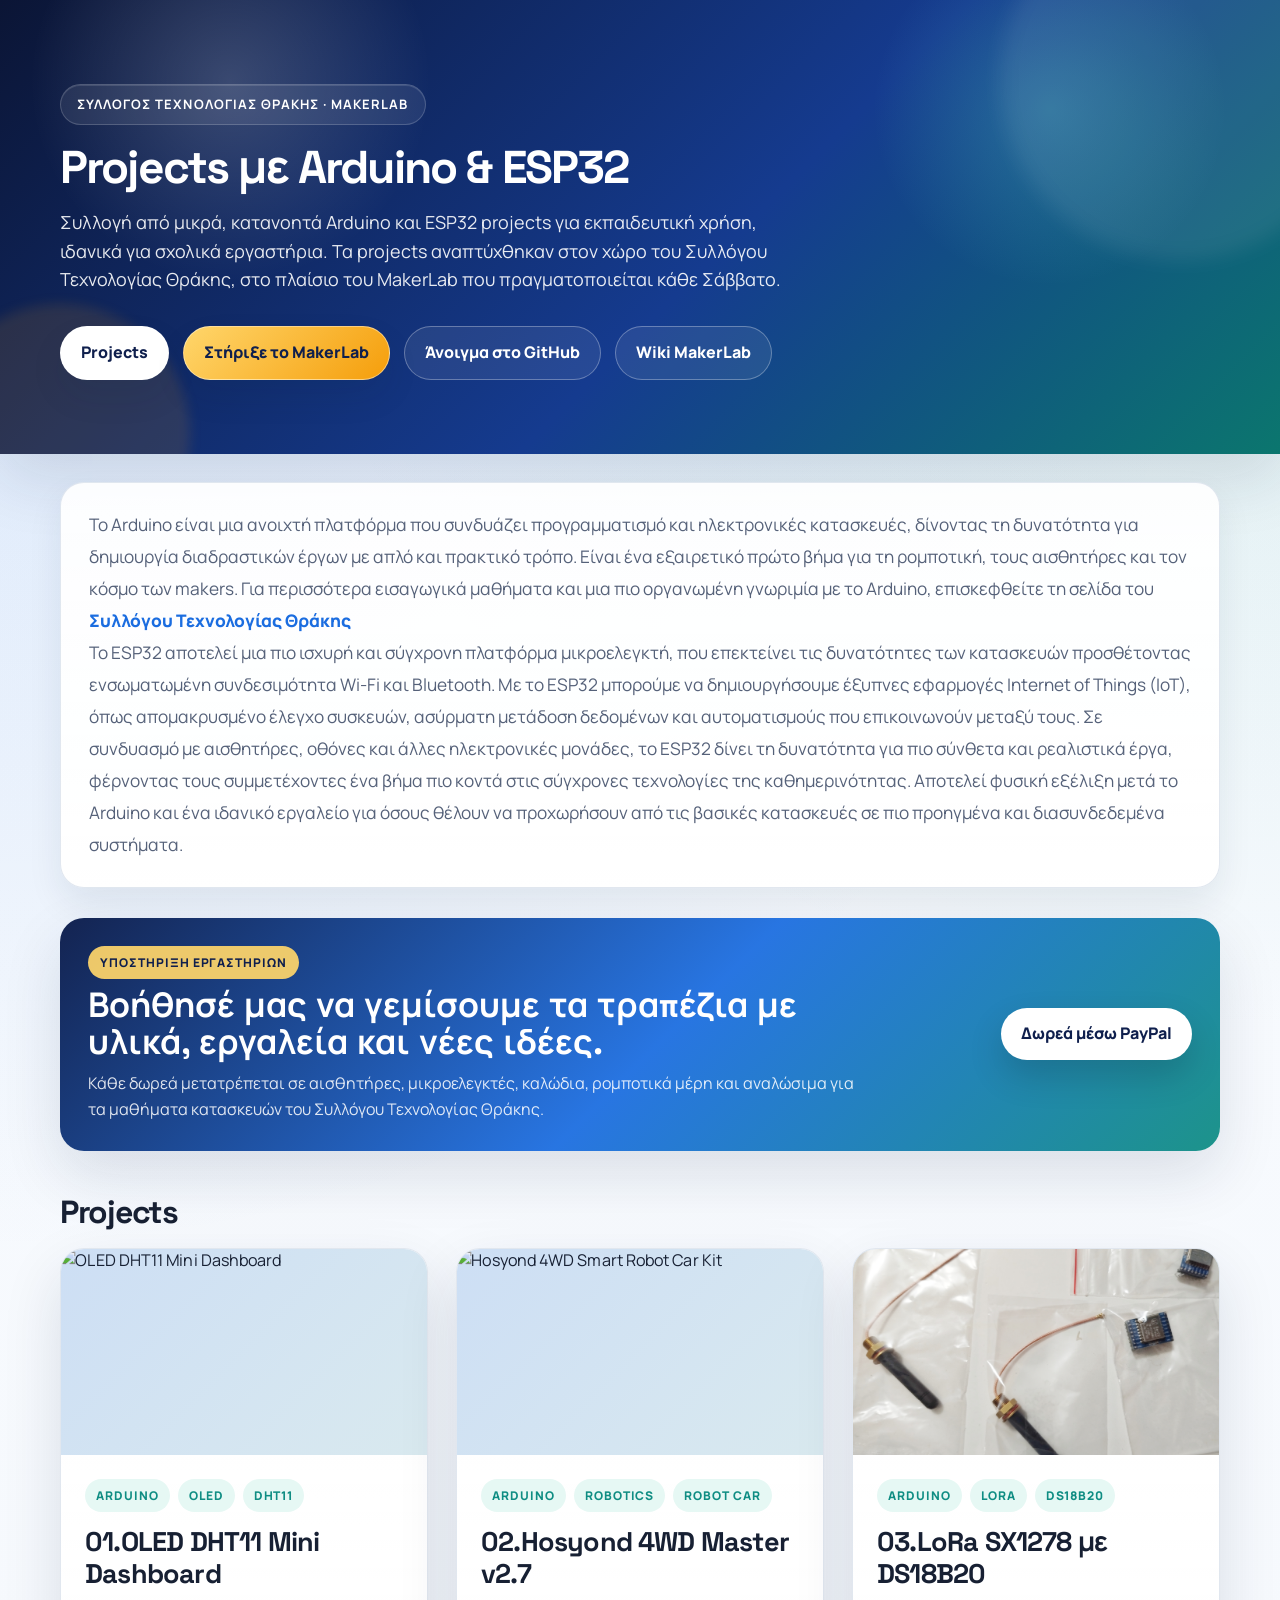
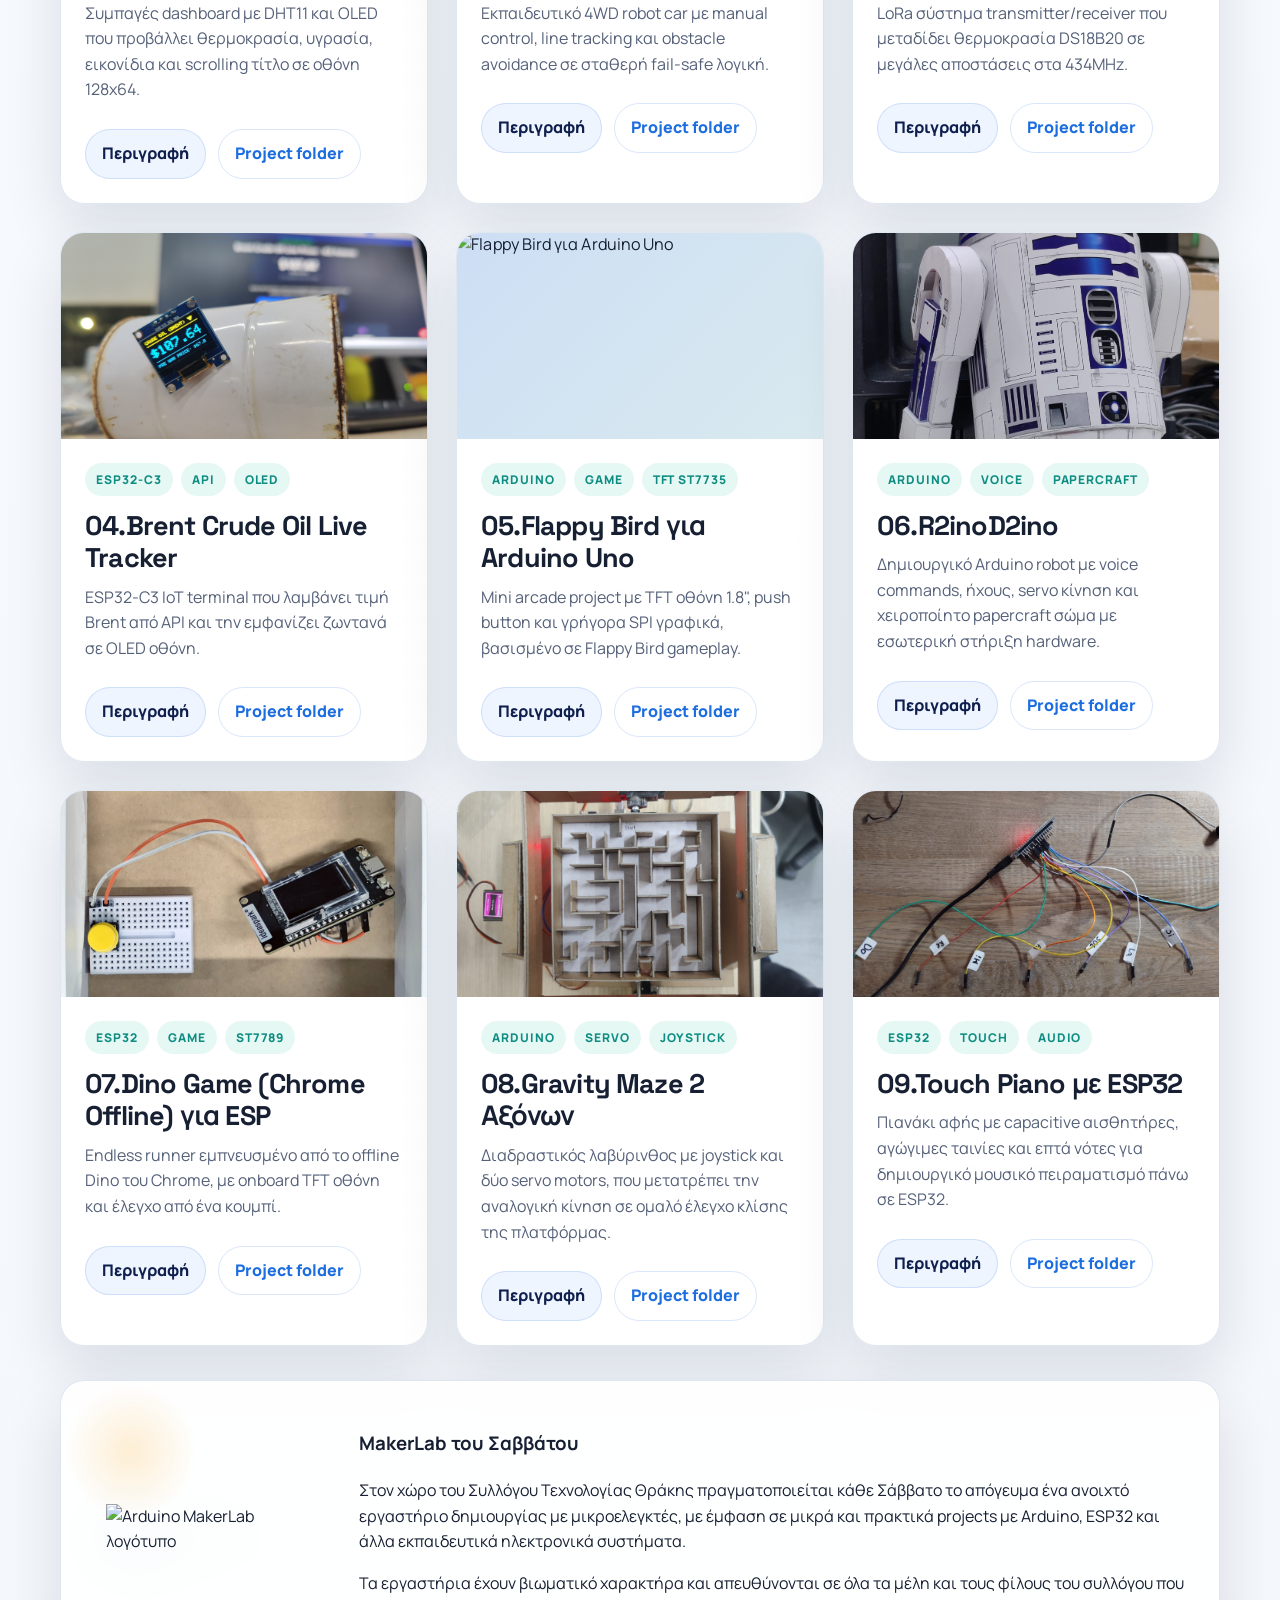
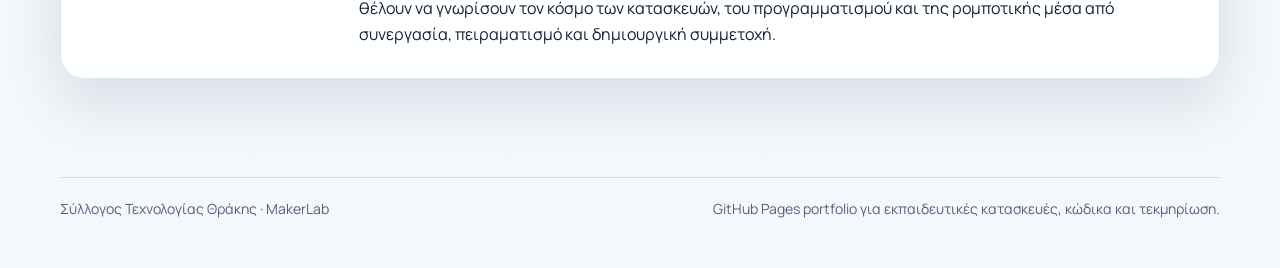
==== docs/index.html @ 3b0c0c80 "Remove MakerLab introduction from index.html Removed introductory text about MakerLab and its Wiki." ====
<!DOCTYPE html>
<html lang="el">
<head>
  <meta charset="UTF-8" />
  <meta name="viewport" content="width=device-width, initial-scale=1.0" />
  <title>STETH | Arduino & ESP32 Mini Projects</title>
  <meta name="description" content="Εκπαιδευτικά Arduino και ESP32 projects για σχολικά εργαστήρια, αρχάριους και makers." />
  <link rel="canonical" href="https://technologyclubofthrace.github.io/code-and-circuits-experiments/" />
  <meta property="og:locale" content="el_GR" />
  <meta property="og:type" content="website" />
  <meta property="og:site_name" content="STETH | Arduino & ESP32 Mini Projects" />
  <meta property="og:title" content="STETH | Arduino & ESP32 Mini Projects" />
  <meta property="og:description" content="Εκπαιδευτικά Arduino και ESP32 projects για σχολικά εργαστήρια, αρχάριους και makers." />
  <meta property="og:url" content="https://technologyclubofthrace.github.io/code-and-circuits-experiments/" />
  <meta property="og:image" content="https://technologyclubofthrace.github.io/code-and-circuits-experiments/assets/makerlab-3.png" />
  <meta property="og:image:alt" content="Λογότυπο Arduino MakerLab του Συλλόγου Τεχνολογίας Θράκης" />
  <meta name="twitter:card" content="summary_large_image" />
  <meta name="twitter:title" content="STETH | Arduino & ESP32 Mini Projects" />
  <meta name="twitter:description" content="Εκπαιδευτικά Arduino και ESP32 projects για σχολικά εργαστήρια, αρχάριους και makers." />
  <meta name="twitter:image" content="https://technologyclubofthrace.github.io/code-and-circuits-experiments/assets/makerlab-3.png" />
  <link rel="stylesheet" href="assets/style.css" />
</head>
<body>
  <header class="hero">
    <div class="container">
      <div class="eyebrow">Σύλλογος Τεχνολογίας Θράκης · MakerLab</div>
      <h1>Projects με Arduino & ESP32 </h1>
      <p>
        Συλλογή από μικρά, κατανοητά Arduino και ESP32 projects για εκπαιδευτική χρήση, ιδανικά για σχολικά εργαστήρια.
        Τα projects αναπτύχθηκαν στον χώρο του Συλλόγου Τεχνολογίας Θράκης, στο πλαίσιο του MakerLab που πραγματοποιείται κάθε Σάββατο.
      </p>
      <div class="hero-actions">
        <a class="button button-primary" href="#projects">Projects</a>
        <a class="button button-donate" href="donate.html">Στήριξε το MakerLab</a>
        <a class="button button-secondary" href="https://github.com/TechnologyClubOfThrace/code-and-circuits-experiments/">Άνοιγμα στο GitHub</a>
        <a class="button button-secondary" href="https://github.com/TechnologyClubOfThrace/code-and-circuits-experiments/wiki">Wiki MakerLab</a>
      </div>
    </div>
  </header>

  <main>
    <section class="container intro-shell">
      <div class="section-intro intro-panel">
        Το Arduino είναι μια ανοιχτή πλατφόρμα που συνδυάζει προγραμματισμό και ηλεκτρονικές κατασκευές, δίνοντας τη δυνατότητα για δημιουργία διαδραστικών έργων με απλό και πρακτικό τρόπο.
        Είναι ένα εξαιρετικό πρώτο βήμα για τη ρομποτική, τους αισθητήρες και τον κόσμο των makers. Για περισσότερα εισαγωγικά μαθήματα και μια πιο οργανωμένη γνωριμία με το Arduino, επισκεφθείτε τη σελίδα του
        <a href="https://steth.gr/arduino-lessons/" target="_blank" rel="noopener noreferrer">
          Συλλόγου Τεχνολογίας Θράκης
        </a>
        <br>
        Το ESP32 αποτελεί μια πιο ισχυρή και σύγχρονη πλατφόρμα μικροελεγκτή, που επεκτείνει τις δυνατότητες των κατασκευών προσθέτοντας ενσωματωμένη συνδεσιμότητα Wi-Fi και Bluetooth.
        Με το ESP32 μπορούμε να δημιουργήσουμε έξυπνες εφαρμογές Internet of Things (IoT), όπως απομακρυσμένο έλεγχο συσκευών, ασύρματη μετάδοση δεδομένων και αυτοματισμούς που επικοινωνούν μεταξύ τους. Σε συνδυασμό με αισθητήρες, οθόνες και άλλες ηλεκτρονικές μονάδες, το ESP32 δίνει τη δυνατότητα για πιο σύνθετα και ρεαλιστικά έργα, φέρνοντας τους συμμετέχοντες ένα βήμα πιο κοντά στις σύγχρονες τεχνολογίες της καθημερινότητας. Αποτελεί φυσική εξέλιξη μετά το Arduino και ένα ιδανικό εργαλείο για όσους θέλουν να προχωρήσουν από τις βασικές κατασκευές σε πιο προηγμένα και διασυνδεδεμένα συστήματα.
    </section>

    <section class="container donation-banner" aria-labelledby="donation-banner-title">
      <div>
        <span class="donation-kicker">Υποστήριξη εργαστηρίων</span>
        <h2 id="donation-banner-title">Βοήθησέ μας να γεμίσουμε τα τραπέζια με υλικά, εργαλεία και νέες ιδέες.</h2>
        <p>
          Κάθε δωρεά μετατρέπεται σε αισθητήρες, μικροελεγκτές, καλώδια, ρομποτικά μέρη και αναλώσιμα για τα μαθήματα κατασκευών του Συλλόγου Τεχνολογίας Θράκης.
        </p>
      </div>
      <a class="donation-banner-link" href="donate.html">Δωρεά μέσω PayPal</a>
    </section>

    <section class="container" id="projects">
      <h2 class="section-title">Projects</h2>
      <div class="grid">
        <article class="card">
          <div class="card-media">
            <img src="assets/oled-dht11-preview.jpg" alt="OLED DHT11 Mini Dashboard" />
          </div>
          <div class="card-body">
            <div class="tag-row">
              <span class="tag">Arduino</span>
              <span class="tag">OLED</span>
              <span class="tag">DHT11</span>
            </div>
            <h2>01.OLED DHT11 Mini Dashboard</h2>
            <p>
              Συμπαγές dashboard με DHT11 και OLED που προβάλλει θερμοκρασία,
              υγρασία, εικονίδια και scrolling τίτλο σε οθόνη 128x64.
            </p>
            <div class="card-actions">
              <a href="projects/oled-dht11.html">Περιγραφή</a>
              <a href="https://github.com/TechnologyClubOfThrace/code-and-circuits-experiments/tree/main/01_oled_dht11_dashboard">Project folder</a>
            </div>
          </div>
        </article>

        <article class="card">
          <div class="card-media">
            <img src="assets/robot-car-preview.jpg" alt="Hosyond 4WD Smart Robot Car Kit" />
          </div>
          <div class="card-body">
            <div class="tag-row">
              <span class="tag">Arduino</span>
              <span class="tag">Robotics</span>
              <span class="tag">Robot Car</span>
            </div>
            <h2>02.Hosyond 4WD Master v2.7</h2>
            <p>
              Εκπαιδευτικό 4WD robot car με manual control, line tracking
              και obstacle avoidance σε σταθερή fail-safe λογική.
            </p>
            <div class="card-actions">
              <a href="projects/robot-car.html">Περιγραφή</a>
              <a href="https://github.com/TechnologyClubOfThrace/code-and-circuits-experiments/tree/main/02_hosyond_4wd_master">Project folder</a>
            </div>
          </div>
        </article>

        <article class="card">
          <div class="card-media">
            <img src="assets/lora-preview.jpg" alt="LoRa SX1278 με DS18B20" />
          </div>
          <div class="card-body">
            <div class="tag-row">
              <span class="tag">Arduino</span>
              <span class="tag">LoRa</span>
              <span class="tag">DS18B20</span>
            </div>
            <h2>03.LoRa SX1278 με DS18B20</h2>
            <p>
              LoRa σύστημα transmitter/receiver που μεταδίδει θερμοκρασία
              DS18B20 σε μεγάλες αποστάσεις στα 434MHz.
            </p>
            <div class="card-actions">
              <a href="projects/lora-ds18b20.html">Περιγραφή</a>
              <a href="https://github.com/TechnologyClubOfThrace/code-and-circuits-experiments/tree/main/03_lora_module_with_ds18b20">Project folder</a>
            </div>
          </div>
        </article>

        <article class="card">
          <div class="card-media">
            <img src="assets/oil-tracker-preview.jpg" alt="Brent Crude Oil Live Tracker" />
          </div>
          <div class="card-body">
            <div class="tag-row">
              <span class="tag">ESP32-C3</span>
              <span class="tag">API</span>
              <span class="tag">OLED</span>
            </div>
            <h2>04.Brent Crude Oil Live Tracker</h2>
            <p>
              ESP32-C3 IoT terminal που λαμβάνει τιμή Brent από API
              και την εμφανίζει ζωντανά σε OLED οθόνη.
            </p>
            <div class="card-actions">
              <a href="projects/oil-price-tracker.html">Περιγραφή</a>
              <a href="https://github.com/TechnologyClubOfThrace/code-and-circuits-experiments/tree/main/04_oil_price_tracker">Project folder</a>
            </div>
          </div>
        </article>

        <article class="card">
          <div class="card-media">
            <img src="assets/flappy-preview.jpg" alt="Flappy Bird για Arduino Uno" />
          </div>
          <div class="card-body">
            <div class="tag-row">
              <span class="tag">Arduino</span>
              <span class="tag">Game</span>
              <span class="tag">TFT ST7735</span>
            </div>
            <h2>05.Flappy Bird για Arduino Uno</h2>
            <p>
              Mini arcade project με TFT οθόνη 1.8", push button και
              γρήγορα SPI γραφικά, βασισμένο σε Flappy Bird gameplay.
            </p>
            <div class="card-actions">
              <a href="projects/flappy-bird-arduino.html">Περιγραφή</a>
              <a href="https://github.com/TechnologyClubOfThrace/code-and-circuits-experiments/tree/main/05_flappy_bird_Arduino">Project folder</a>
            </div>
          </div>
        </article>

        <article class="card">
          <div class="card-media">
            <img src="assets/r2ino-preview.jpg" alt="R2inoD2ino Robot" />
          </div>
          <div class="card-body">
            <div class="tag-row">
              <span class="tag">Arduino</span>
              <span class="tag">Voice</span>
              <span class="tag">Papercraft</span>
            </div>
            <h2>06.R2inoD2ino</h2>
            <p>
              Δημιουργικό Arduino robot με voice commands, ήχους, servo κίνηση
              και χειροποίητο papercraft σώμα με εσωτερική στήριξη hardware.
            </p>
            <div class="card-actions">
              <a href="projects/r2inod2ino.html">Περιγραφή</a>
              <a href="https://github.com/TechnologyClubOfThrace/code-and-circuits-experiments/tree/main/06%20R2inoD2ino">Project folder</a>
            </div>
          </div>
        </article>

        <article class="card">
          <div class="card-media">
            <img src="assets/dino-preview.jpg" alt="Dino Game για ESP" />
          </div>
          <div class="card-body">
            <div class="tag-row">
              <span class="tag">ESP32</span>
              <span class="tag">Game</span>
              <span class="tag">ST7789</span>
            </div>
            <h2>07.Dino Game (Chrome Offline) για ESP</h2>
            <p>
              Endless runner εμπνευσμένο από το offline Dino του Chrome,
              με onboard TFT οθόνη και έλεγχο από ένα κουμπί.
            </p>
            <div class="card-actions">
              <a href="projects/dino-game-esp.html">Περιγραφή</a>
              <a href="https://github.com/TechnologyClubOfThrace/code-and-circuits-experiments/tree/main/07_dino_game_ESP">Project folder</a>
            </div>
          </div>
        </article>

        <article class="card">
          <div class="card-media">
            <img src="assets/gravity-maze-preview.jpg" alt="Gravity Maze 2 Αξόνων" />
          </div>
          <div class="card-body">
            <div class="tag-row">
              <span class="tag">Arduino</span>
              <span class="tag">Servo</span>
              <span class="tag">Joystick</span>
            </div>
            <h2>08.Gravity Maze 2 Αξόνων</h2>
            <p>
              Διαδραστικός λαβύρινθος με joystick και δύο servo motors, που μετατρέπει
              την αναλογική κίνηση σε ομαλό έλεγχο κλίσης της πλατφόρμας.
            </p>
            <div class="card-actions">
              <a href="projects/gravity-maze.html">Περιγραφή</a>
              <a href="https://github.com/TechnologyClubOfThrace/code-and-circuits-experiments/tree/main/08_Gravity_Maze">Project folder</a>
            </div>
          </div>
        </article>

        <article class="card">
          <div class="card-media">
            <img src="assets/touch-piano-preview.jpg" alt="Touch Piano με ESP32" />
          </div>
          <div class="card-body">
            <div class="tag-row">
              <span class="tag">ESP32</span>
              <span class="tag">Touch</span>
              <span class="tag">Audio</span>
            </div>
            <h2>09.Touch Piano με ESP32</h2>
            <p>
              Πιανάκι αφής με capacitive αισθητήρες, αγώγιμες ταινίες και επτά νότες
              για δημιουργικό μουσικό πειραματισμό πάνω σε ESP32.
            </p>
            <div class="card-actions">
              <a href="projects/touch-piano.html">Περιγραφή</a>
              <a href="https://github.com/TechnologyClubOfThrace/code-and-circuits-experiments/tree/main/09_Touch_Piano">Project folder</a>
            </div>
          </div>
        </article>
      </div>

      <section class="about">
        <div class="about-layout">
          <div class="about-media">
            <img src="assets/makerlab-3.png" alt="Arduino MakerLab λογότυπο" />
          </div>
          <div class="about-copy">
            <h3>MakerLab του Σαββάτου</h3>
            <p>
              Στον χώρο του Συλλόγου Τεχνολογίας Θράκης πραγματοποιείται κάθε Σάββατο το απόγευμα
              ένα ανοιχτό εργαστήριο δημιουργίας με μικροελεγκτές, με έμφαση σε μικρά και πρακτικά
              projects με Arduino, ESP32 και άλλα εκπαιδευτικά ηλεκτρονικά συστήματα.
            </p>
            <p>
              Τα εργαστήρια έχουν βιωματικό χαρακτήρα και απευθύνονται σε όλα τα μέλη και τους φίλους
              του συλλόγου που θέλουν να γνωρίσουν τον κόσμο των κατασκευών, του προγραμματισμού
              και της ρομποτικής μέσα από συνεργασία, πειραματισμό και δημιουργική συμμετοχή.
            </p>
          </div>
        </div>
      </section>
    </section>
  </main>

  <footer>
    <div class="container footer-box">
      <div>Σύλλογος Τεχνολογίας Θράκης · MakerLab</div>
      <div>GitHub Pages portfolio για εκπαιδευτικές κατασκευές, κώδικα και τεκμηρίωση.</div>
    </div>
  </footer>
</body>
</html>
---- docs/assets/style.css ----
@import url("https://fonts.googleapis.com/css2?family=Manrope:wght@400;500;700;800&family=Space+Grotesk:wght@500;700&display=swap");

:root {
  --bg: #f4f7fb;
  --surface: rgba(255, 255, 255, 0.9);
  --surface-strong: #ffffff;
  --surface-2: #eaf1f8;
  --text: #172033;
  --muted: #556179;
  --accent: #1b6de0;
  --accent-dark: #0f1f4d;
  --accent-soft: #0f8d83;
  --accent-warm: #f59e0b;
  --border: rgba(120, 146, 184, 0.22);
  --border-strong: rgba(15, 31, 77, 0.12);
  --shadow: 0 24px 60px rgba(18, 35, 68, 0.12);
  --shadow-soft: 0 16px 35px rgba(18, 35, 68, 0.08);
  --radius: 24px;
  --radius-sm: 16px;
  --max: 1160px;
}

* {
  box-sizing: border-box;
}

html {
  scroll-behavior: smooth;
}

body {
  margin: 0;
  font-family: "Manrope", "Segoe UI", sans-serif;
  background: var(--bg);
  color: var(--text);
  line-height: 1.6;
  min-height: 100vh;
  background-image:
    radial-gradient(circle at top left, rgba(27, 109, 224, 0.16), transparent 34%),
    radial-gradient(circle at top right, rgba(15, 141, 131, 0.14), transparent 28%),
    linear-gradient(180deg, #f8fbff 0%, #f4f7fb 100%);
}

a {
  color: var(--accent);
  text-decoration: none;
  transition: color 180ms ease, transform 180ms ease, opacity 180ms ease;
}

a:hover {
  color: var(--accent-dark);
}

img {
  max-width: 100%;
  display: block;
}

.container {
  width: min(100% - 32px, var(--max));
  margin: 0 auto;
}

.hero {
  position: relative;
  overflow: clip;
  background:
    radial-gradient(circle at 18% 18%, rgba(255, 255, 255, 0.18), transparent 18%),
    radial-gradient(circle at 82% 24%, rgba(111, 243, 223, 0.22), transparent 16%),
    linear-gradient(135deg, #0b1535 0%, #153b8f 56%, #0b766e 100%);
  color: #fff;
  padding: 84px 0 74px;
  box-shadow: var(--shadow);
}

.hero::before,
.hero::after {
  content: "";
  position: absolute;
  inset: auto;
  border-radius: 999px;
  pointer-events: none;
}

.hero::before {
  width: 360px;
  height: 360px;
  right: -80px;
  top: -100px;
  background: rgba(255, 255, 255, 0.08);
  filter: blur(10px);
}

.hero::after {
  width: 260px;
  height: 260px;
  left: -70px;
  bottom: -110px;
  background: rgba(245, 158, 11, 0.12);
  filter: blur(6px);
}

.hero .container {
  position: relative;
  z-index: 1;
}

.eyebrow {
  display: inline-block;
  padding: 9px 16px;
  border: 1px solid rgba(255, 255, 255, 0.18);
  border-radius: 999px;
  font-size: 13px;
  font-weight: 700;
  letter-spacing: 0.08em;
  text-transform: uppercase;
  margin-bottom: 20px;
  background: rgba(255, 255, 255, 0.08);
  box-shadow: inset 0 1px 0 rgba(255, 255, 255, 0.12);
}

.hero h1 {
  font-family: "Space Grotesk", "Manrope", sans-serif;
  font-size: clamp(30px, 4.2vw, 46px);
  line-height: 0.98;
  letter-spacing: -0.04em;
  max-width: none;
  white-space: nowrap;
  margin: 0 0 18px;
}

.hero p {
  font-size: 18px;
  max-width: 760px;
  margin: 0;
  color: rgba(255, 255, 255, 0.9);
}

.hero-actions {
  display: flex;
  flex-wrap: wrap;
  gap: 14px;
  margin-top: 32px;
}

.button {
  display: inline-block;
  padding: 13px 20px;
  border-radius: 999px;
  font-weight: 800;
  border: 1px solid transparent;
  box-shadow: var(--shadow-soft);
}

.button-primary {
  background: #fff;
  color: var(--accent-dark);
}

.button-secondary {
  background: rgba(255, 255, 255, 0.08);
  color: #fff;
  border-color: rgba(255, 255, 255, 0.3);
  box-shadow: none;
}

.button-donate {
  color: #0f1f4d;
  background: linear-gradient(135deg, #ffd66b, #f59e0b);
  border-color: rgba(255, 255, 255, 0.44);
}

.button:hover,
.card-actions a:hover,
.page-header .back-link:hover {
  transform: translateY(-1px);
}

main {
  position: relative;
  padding: 46px 0 72px;
}

.section-title {
  margin: 0 0 10px;
  font-family: "Space Grotesk", "Manrope", sans-serif;
  font-size: clamp(24px, 3vw, 32px);
  letter-spacing: -0.04em;
}

.section-intro {
  margin: 0 0 34px;
  color: var(--muted);
  font-size: 1.06rem;
  line-height: 1.85;
  max-width: 860px;
  padding: 22px 24px;
  border-radius: var(--radius);
  background:
    linear-gradient(180deg, rgba(255, 255, 255, 0.76), rgba(255, 255, 255, 0.9));
  border: 1px solid var(--border);
  box-shadow: var(--shadow-soft);
}

.section-intro a {
  font-weight: 800;
}

.intro-shell {
  margin-top: -18px;
  margin-bottom: 30px;
}

.intro-panel {
  max-width: none;
  width: 100%;
  margin-bottom: 0;
  padding: 26px 28px;
  font-size: 1.08rem;
  background:
    linear-gradient(180deg, rgba(255, 255, 255, 0.92), rgba(255, 255, 255, 0.97));
}

.donation-banner {
  display: grid;
  grid-template-columns: minmax(0, 1fr) auto;
  gap: 24px;
  align-items: center;
  margin-bottom: 36px;
  padding: 28px;
  border-radius: var(--radius);
  color: #ffffff;
  background:
    linear-gradient(135deg, rgba(15, 31, 77, 0.98), rgba(27, 109, 224, 0.94) 52%, rgba(15, 141, 131, 0.94));
  box-shadow: var(--shadow);
}

.donation-banner h2 {
  max-width: 760px;
  margin: 8px 0 10px;
  font-family: "Space Grotesk", "Manrope", sans-serif;
  font-size: clamp(23px, 3vw, 34px);
  line-height: 1.1;
}

.donation-banner p {
  max-width: 780px;
  margin: 0;
  color: rgba(255, 255, 255, 0.86);
}

.donation-kicker {
  display: inline-flex;
  align-items: center;
  width: fit-content;
  min-height: 32px;
  padding: 7px 12px;
  border-radius: 999px;
  color: #0f1f4d;
  background: rgba(255, 214, 107, 0.92);
  font-size: 12px;
  font-weight: 800;
  letter-spacing: 0.08em;
  text-transform: uppercase;
}

.donation-banner-link {
  display: inline-flex;
  align-items: center;
  justify-content: center;
  min-height: 52px;
  padding: 13px 20px;
  border-radius: 999px;
  color: #0f1f4d;
  background: #ffffff;
  font-weight: 800;
  white-space: nowrap;
  box-shadow: 0 16px 35px rgba(0, 0, 0, 0.16);
}

.donation-banner-link:hover {
  color: #0f1f4d;
  transform: translateY(-1px);
}

.grid {
  display: grid;
  grid-template-columns: repeat(auto-fit, minmax(320px, 1fr));
  gap: 28px;
}

.card {
  position: relative;
  background: linear-gradient(180deg, rgba(255, 255, 255, 0.92), #ffffff);
  border: 1px solid var(--border);
  border-radius: var(--radius);
  overflow: hidden;
  box-shadow: var(--shadow);
  transition: transform 220ms ease, box-shadow 220ms ease, border-color 220ms ease;
}

.card:hover {
  transform: translateY(-6px);
  border-color: rgba(27, 109, 224, 0.24);
  box-shadow: 0 28px 70px rgba(18, 35, 68, 0.16);
}

.card-media {
  aspect-ratio: 16 / 9;
  background:
    linear-gradient(135deg, rgba(27, 109, 224, 0.14), rgba(15, 141, 131, 0.08)),
    var(--surface-2);
  overflow: hidden;
}

.card-media img {
  width: 100%;
  height: 100%;
  object-fit: cover;
  transform: scale(1.01);
}

.card-body {
  padding: 24px;
}

.tag-row {
  display: flex;
  flex-wrap: wrap;
  gap: 8px;
  margin-bottom: 14px;
}

.tag {
  font-size: 12px;
  font-weight: 800;
  letter-spacing: 0.08em;
  text-transform: uppercase;
  color: var(--accent-soft);
  background: #e6f8f4;
  padding: 7px 11px;
  border-radius: 999px;
}

.card h2,
.page-header h1 {
  margin: 0 0 10px;
  line-height: 1.2;
}

.card h2 {
  font-family: "Space Grotesk", "Manrope", sans-serif;
  font-size: clamp(21px, 2.2vw, 27px);
  letter-spacing: -0.03em;
}

.card p,
.lead,
.muted {
  color: var(--muted);
}

.card p {
  margin: 0 0 18px;
}

.card-actions {
  display: flex;
  flex-wrap: wrap;
  gap: 12px;
  padding-top: 8px;
}

.card-actions a {
  display: inline-flex;
  align-items: center;
  justify-content: center;
  min-height: 44px;
  padding: 11px 16px;
  border-radius: 999px;
  font-weight: 800;
  border: 1px solid rgba(27, 109, 224, 0.16);
  background: #eff5ff;
  color: var(--accent-dark);
}

.card-actions a:last-child {
  background: transparent;
  color: var(--accent);
}

.about,
.content-box {
  margin-top: 34px;
  background: var(--surface);
  backdrop-filter: blur(10px);
  border: 1px solid var(--border);
  border-radius: var(--radius);
  padding: 30px;
  box-shadow: var(--shadow);
}

.about {
  position: relative;
  overflow: hidden;
}

.about-layout {
  display: grid;
  grid-template-columns: minmax(180px, 240px) minmax(0, 1fr);
  gap: 28px;
  align-items: center;
}

.about-media {
  display: flex;
  align-items: center;
  justify-content: center;
}

.about-media img {
  width: min(100%, 210px);
  height: auto;
  object-fit: contain;
  filter: drop-shadow(0 18px 30px rgba(15, 31, 77, 0.12));
}

.about-copy {
  position: relative;
  z-index: 1;
}

.about-copy p:last-child {
  margin-bottom: 0;
}

.about::before {
  content: "";
  position: absolute;
  inset: 0 auto auto 0;
  width: 140px;
  height: 140px;
  background: radial-gradient(circle, rgba(245, 158, 11, 0.18), transparent 68%);
  pointer-events: none;
}

.page-header {
  position: relative;
  padding: 42px 34px 28px;
  margin-top: 18px;
  border: 1px solid var(--border);
  border-radius: calc(var(--radius) + 4px);
  background:
    linear-gradient(160deg, rgba(255, 255, 255, 0.95), rgba(240, 247, 255, 0.88)),
    linear-gradient(135deg, rgba(27, 109, 224, 0.1), rgba(15, 141, 131, 0.05));
  box-shadow: var(--shadow);
  overflow: hidden;
}

.page-header::before {
  content: "";
  position: absolute;
  inset: 0 auto auto 0;
  width: 100%;
  height: 6px;
  background: linear-gradient(90deg, var(--accent), var(--accent-soft), var(--accent-warm));
}

.page-header .back-link {
  display: inline-flex;
  align-items: center;
  gap: 8px;
  margin-bottom: 18px;
  font-weight: 800;
  padding: 8px 14px;
  border-radius: 999px;
  background: rgba(27, 109, 224, 0.08);
  color: var(--accent-dark);
}

.page-header h1 {
  font-family: "Space Grotesk", "Manrope", sans-serif;
  font-size: clamp(26px, 4vw, 42px);
  letter-spacing: -0.04em;
  margin-bottom: 14px;
}

.lead {
  font-size: 1.08rem;
  line-height: 1.85;
  margin: 0;
}

.feature-list,
.content-box ul {
  padding-left: 22px;
}

.content-box h2 {
  margin-top: 0;
  margin-bottom: 14px;
  font-family: "Space Grotesk", "Manrope", sans-serif;
  font-size: clamp(22px, 2.8vw, 30px);
  letter-spacing: -0.03em;
}

.content-box h3 {
  display: inline-flex;
  align-items: center;
  margin-top: 26px;
  margin-bottom: 10px;
  padding: 8px 14px;
  border-radius: 999px;
  background: rgba(15, 31, 77, 0.06);
  color: var(--accent-dark);
  font-size: 0.95rem;
  font-weight: 800;
  letter-spacing: 0.01em;
}

.content-box p,
.content-box li {
  color: #2c364a;
}

.content-box li + li {
  margin-top: 6px;
}

.content-box p strong {
  color: var(--accent-dark);
}

.content-box a:not(.back-link) {
  font-weight: 800;
}

.preview-image {
  width: 100%;
  border-radius: 20px;
  box-shadow: var(--shadow);
  border: 1px solid rgba(255, 255, 255, 0.7);
}

.photo-gallery {
  display: grid;
  grid-template-columns: repeat(auto-fit, minmax(140px, 1fr));
  gap: 12px;
  margin-top: 14px;
}

.gallery-image {
  width: 100%;
  aspect-ratio: 4 / 3;
  object-fit: cover;
  border-radius: 16px;
  box-shadow: var(--shadow-soft);
  border: 1px solid rgba(255, 255, 255, 0.72);
  background: var(--surface-2);
}

.project-label-link {
  display: inline-flex;
  align-items: center;
  justify-content: center;
  width: 100%;
  min-height: 50px;
  margin-top: 18px;
  padding: 12px 18px;
  border-radius: 18px;
  font-weight: 800;
  text-align: center;
  color: var(--accent-dark);
  background: linear-gradient(135deg, rgba(27, 109, 224, 0.1), rgba(15, 141, 131, 0.08));
  border: 1px solid rgba(27, 109, 224, 0.18);
  box-shadow: var(--shadow-soft);
}

.project-label-link:hover {
  color: var(--accent-dark);
  transform: translateY(-1px);
}

.two-col {
  display: grid;
  grid-template-columns: minmax(0, 1.15fr) minmax(300px, 0.85fr);
  gap: 28px;
  align-items: start;
}

.two-col > .content-box:last-child {
  position: sticky;
  top: 24px;
  background:
    linear-gradient(180deg, rgba(255, 255, 255, 0.94), rgba(242, 249, 255, 0.92));
}

.two-col > .content-box:last-child h2 {
  margin-bottom: 18px;
}

.page-actions {
  display: flex;
  flex-wrap: wrap;
  gap: 14px;
  margin-top: 24px;
}

.page-action {
  display: inline-flex;
  align-items: center;
  justify-content: center;
  min-height: 50px;
  padding: 12px 18px;
  border-radius: 999px;
  font-weight: 800;
  border: 1px solid transparent;
  box-shadow: var(--shadow-soft);
}

.page-action-primary {
  background: linear-gradient(135deg, var(--accent-dark), var(--accent));
  color: #ffffff;
}

.page-action-primary:hover {
  color: #ffffff;
}

.page-action-secondary {
  background: rgba(27, 109, 224, 0.08);
  color: var(--accent-dark);
  border-color: rgba(27, 109, 224, 0.14);
}

.donation-page {
  background:
    linear-gradient(180deg, #f8fbff 0%, #eef6f7 48%, #f6f8fc 100%);
}

.donation-page main {
  padding-top: 0;
}

.donation-hero {
  position: relative;
  overflow: hidden;
  padding: 42px 0 50px;
  color: #ffffff;
  background:
    linear-gradient(135deg, #0b1535 0%, #143b8c 54%, #0a766f 100%);
  box-shadow: var(--shadow);
}

.donation-hero::before {
  content: "";
  position: absolute;
  inset: 0;
  background:
    linear-gradient(90deg, rgba(255, 255, 255, 0.08) 1px, transparent 1px),
    linear-gradient(0deg, rgba(255, 255, 255, 0.08) 1px, transparent 1px);
  background-size: 46px 46px;
  mask-image: linear-gradient(180deg, rgba(0, 0, 0, 0.55), transparent 78%);
  pointer-events: none;
}

.donation-hero-layout {
  position: relative;
  z-index: 1;
  display: grid;
  grid-template-columns: minmax(0, 0.95fr) minmax(360px, 1.05fr);
  gap: 46px;
  align-items: center;
}

.donation-hero-copy h1 {
  max-width: 620px;
  margin: 18px 0 18px;
  font-family: "Space Grotesk", "Manrope", sans-serif;
  font-size: clamp(32px, 4vw, 48px);
  line-height: 1.08;
  letter-spacing: -0.03em;
}

.donation-hero-copy p {
  max-width: 700px;
  margin: 0;
  color: rgba(255, 255, 255, 0.88);
  font-size: 1.12rem;
}

.donation-back-link {
  display: inline-flex;
  align-items: center;
  min-height: 52px;
  padding: 11px 18px;
  border: 1px solid rgba(27, 109, 224, 0.18);
  border-radius: 999px;
  color: var(--accent-dark);
  background: rgba(27, 109, 224, 0.08);
  font-weight: 800;
}

.donation-back-link:hover {
  color: var(--accent-dark);
  transform: translateY(-1px);
}

.donation-actions {
  display: flex;
  flex-wrap: wrap;
  gap: 14px;
  align-items: center;
  margin-top: 30px;
}

.paypal-button,
.donation-secondary-link {
  display: inline-flex;
  align-items: center;
  justify-content: center;
  min-height: 54px;
  padding: 14px 22px;
  border-radius: 999px;
  font-weight: 800;
}

.paypal-button {
  color: #0f1f4d;
  background: linear-gradient(135deg, #ffd66b, #f59e0b);
  border: 1px solid rgba(255, 255, 255, 0.42);
  box-shadow: 0 18px 42px rgba(0, 0, 0, 0.2);
}

.paypal-button:hover {
  color: #0f1f4d;
  transform: translateY(-1px);
}

.paypal-button-dark {
  background: linear-gradient(135deg, var(--accent-dark), var(--accent));
  color: #ffffff;
}

.paypal-button-dark:hover {
  color: #ffffff;
}

.donation-secondary-link {
  color: #ffffff;
  border: 1px solid rgba(255, 255, 255, 0.28);
  background: rgba(255, 255, 255, 0.08);
}

.donation-secondary-link:hover {
  color: #ffffff;
  transform: translateY(-1px);
}

.donation-visual {
  display: grid;
  grid-template-columns: minmax(132px, 0.7fr) minmax(220px, 1fr);
  gap: 16px;
  align-items: stretch;
}

.donation-logo-card,
.donation-photo-grid img {
  border: 1px solid rgba(255, 255, 255, 0.26);
  border-radius: var(--radius);
  box-shadow: 0 24px 55px rgba(0, 0, 0, 0.22);
}

.donation-logo-card {
  display: flex;
  align-items: center;
  justify-content: center;
  min-height: 100%;
  padding: 24px;
  background: rgba(255, 255, 255, 0.92);
}

.donation-logo-card img {
  width: min(100%, 220px);
  filter: drop-shadow(0 16px 24px rgba(15, 31, 77, 0.16));
}

.donation-photo-grid {
  display: grid;
  grid-template-columns: 1fr 1fr;
  gap: 12px;
}

.donation-photo-grid img {
  width: 100%;
  height: 100%;
  min-height: 132px;
  object-fit: cover;
  background: var(--surface-2);
}

.donation-impact {
  padding-top: 18px;
}

.donation-impact-header {
  display: flex;
  flex-direction: column;
  align-items: flex-start;
  gap: 14px;
  max-width: none;
  margin-bottom: 24px;
}

.donation-impact-header h2,
.donation-closing h2 {
  margin: 0;
  font-family: "Space Grotesk", "Manrope", sans-serif;
  font-size: clamp(24px, 2.75vw, 36px);
  line-height: 1.12;
  letter-spacing: -0.03em;
  max-width: none;
}

.donation-impact-header h2 {
  width: 100%;
}

.donation-return {
  padding-top: 24px;
}

.impact-grid {
  display: grid;
  grid-template-columns: repeat(3, 1fr);
  gap: 18px;
}

.impact-card {
  min-height: 200px;
  padding: 22px 24px;
  border: 1px solid var(--border);
  border-radius: var(--radius);
  background: #ffffff;
  box-shadow: var(--shadow-soft);
}

.impact-card h3 {
  display: flex;
  align-items: baseline;
  gap: 12px;
  margin: 0 0 12px;
  font-family: "Space Grotesk", "Manrope", sans-serif;
  font-size: 24px;
  line-height: 1.15;
}

.impact-card h3 span {
  color: var(--accent-soft);
  font-size: 18px;
  font-weight: 800;
  letter-spacing: 0.02em;
}

.impact-card p {
  margin: 0;
  color: var(--muted);
}

.donation-closing {
  display: grid;
  grid-template-columns: minmax(0, 1fr) auto;
  gap: 28px;
  align-items: center;
  margin-top: 34px;
  padding: 30px;
  border: 1px solid var(--border);
  border-radius: var(--radius);
  background:
    linear-gradient(135deg, rgba(255, 255, 255, 0.94), rgba(234, 241, 248, 0.9));
  box-shadow: var(--shadow);
}

.donation-closing h2 {
  margin-top: 12px;
  max-width: 820px;
}

.donation-closing p {
  max-width: 760px;
  margin: 14px 0 0;
  color: var(--muted);
}

code {
  background: #edf3fb;
  color: var(--accent-dark);
  padding: 3px 7px;
  border-radius: 8px;
  font-size: 0.95em;
}

.page-oled code {
  overflow-wrap: anywhere;
  word-break: break-word;
}

footer {
  padding: 26px 0 48px;
  color: var(--muted);
  font-size: 14px;
}

.footer-box {
  display: flex;
  flex-wrap: wrap;
  justify-content: space-between;
  gap: 10px 18px;
  border-top: 1px solid var(--border-strong);
  padding-top: 20px;
}

@media (max-width: 820px) {
  .two-col {
    grid-template-columns: 1fr;
  }

  .donation-banner,
  .donation-hero-layout,
  .donation-closing {
    grid-template-columns: 1fr;
  }

  .donation-visual {
    grid-template-columns: 1fr;
  }

  .impact-grid {
    grid-template-columns: 1fr;
  }

  .two-col > .content-box:last-child {
    position: static;
  }

  .about-layout {
    grid-template-columns: 1fr;
    align-items: start;
  }

  .about-media {
    justify-content: flex-start;
  }
}

@media (max-width: 640px) {
  .hero {
    padding: 64px 0 52px;
  }

  .hero h1 {
    max-width: 100%;
    white-space: normal;
  }

  .page-header {
    padding: 34px 22px 24px;
  }

  .card-body,
  .about,
  .content-box {
    padding: 20px;
  }

  .section-intro {
    padding: 18px;
  }

  .intro-shell {
    margin-top: -10px;
  }

  .card-actions,
  .footer-box {
    flex-direction: column;
    align-items: flex-start;
  }

  .page-actions {
    flex-direction: column;
  }

  .donation-actions,
  .donation-banner {
    align-items: stretch;
  }

  .donation-banner-link,
  .paypal-button,
  .donation-secondary-link {
    width: 100%;
  }

  .donation-hero {
    padding-top: 28px;
  }

  .page-oled .photo-gallery {
    grid-template-columns: 1fr;
  }
}
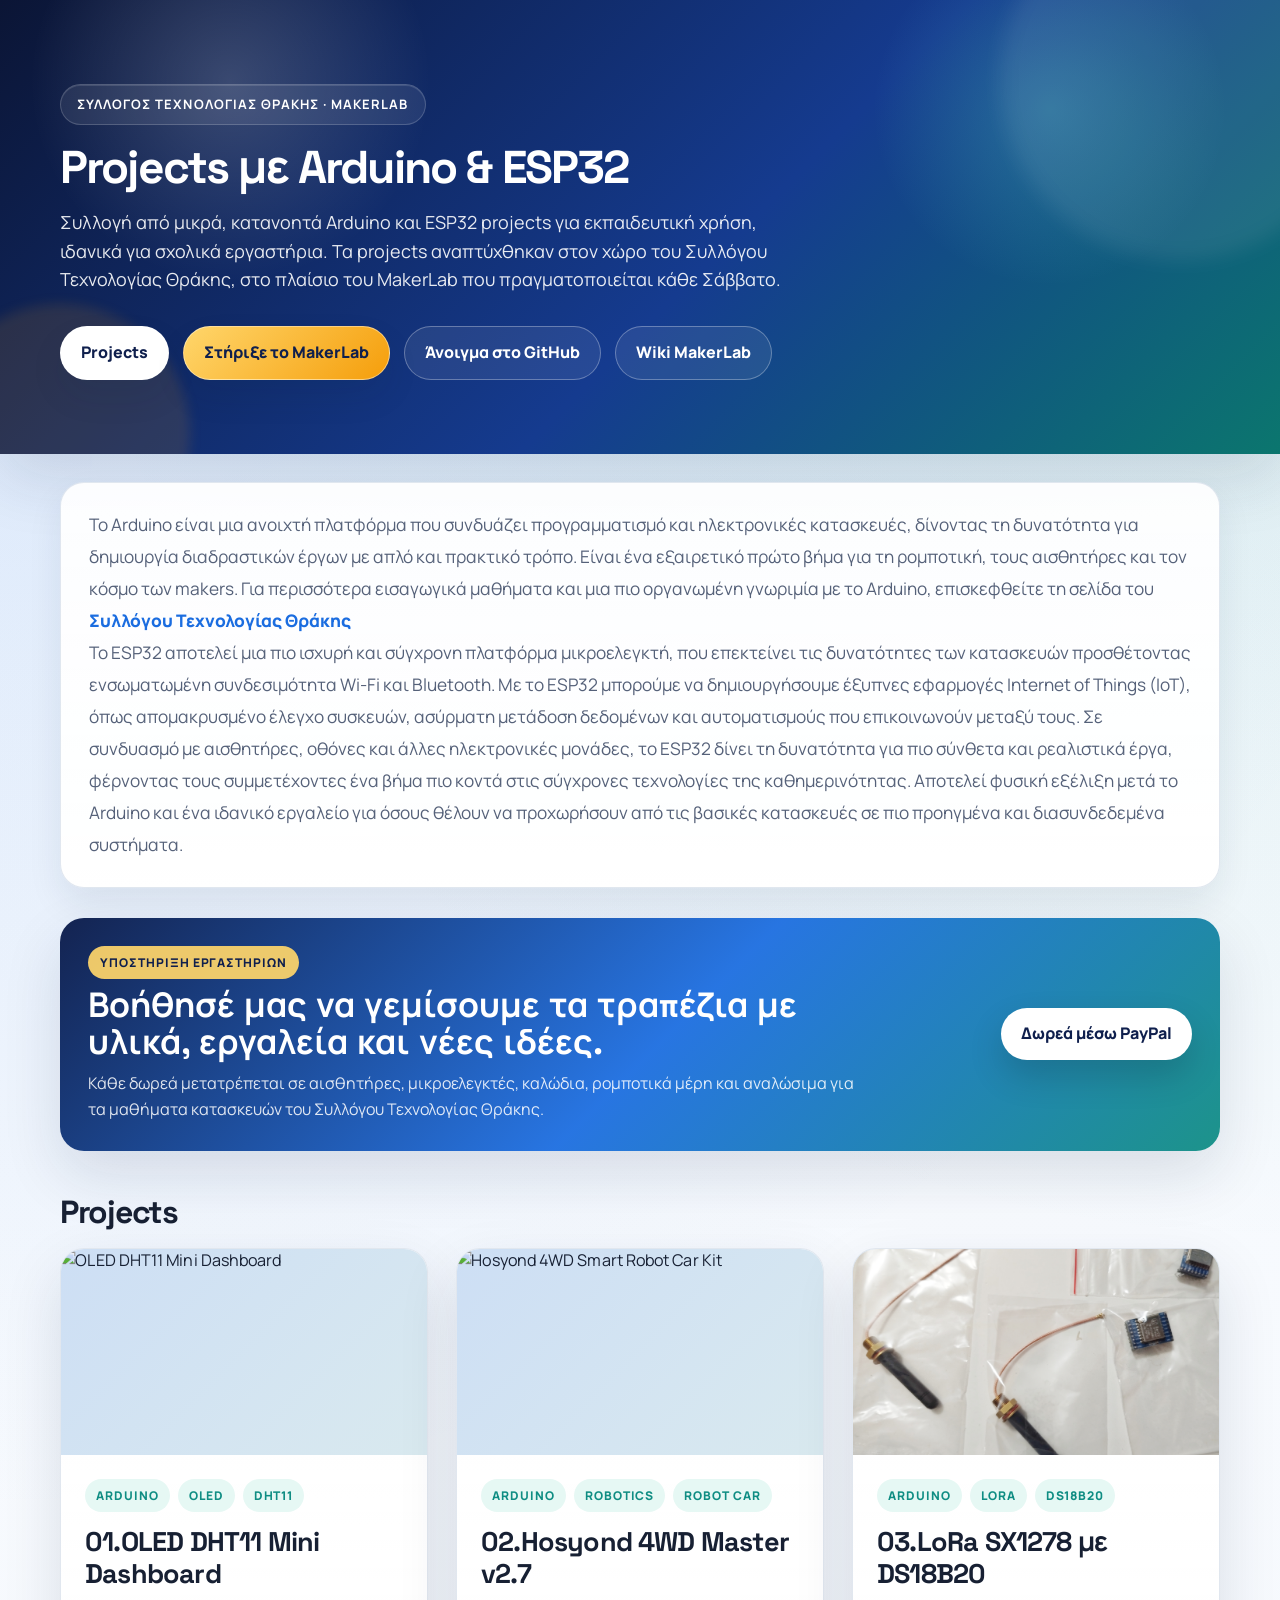
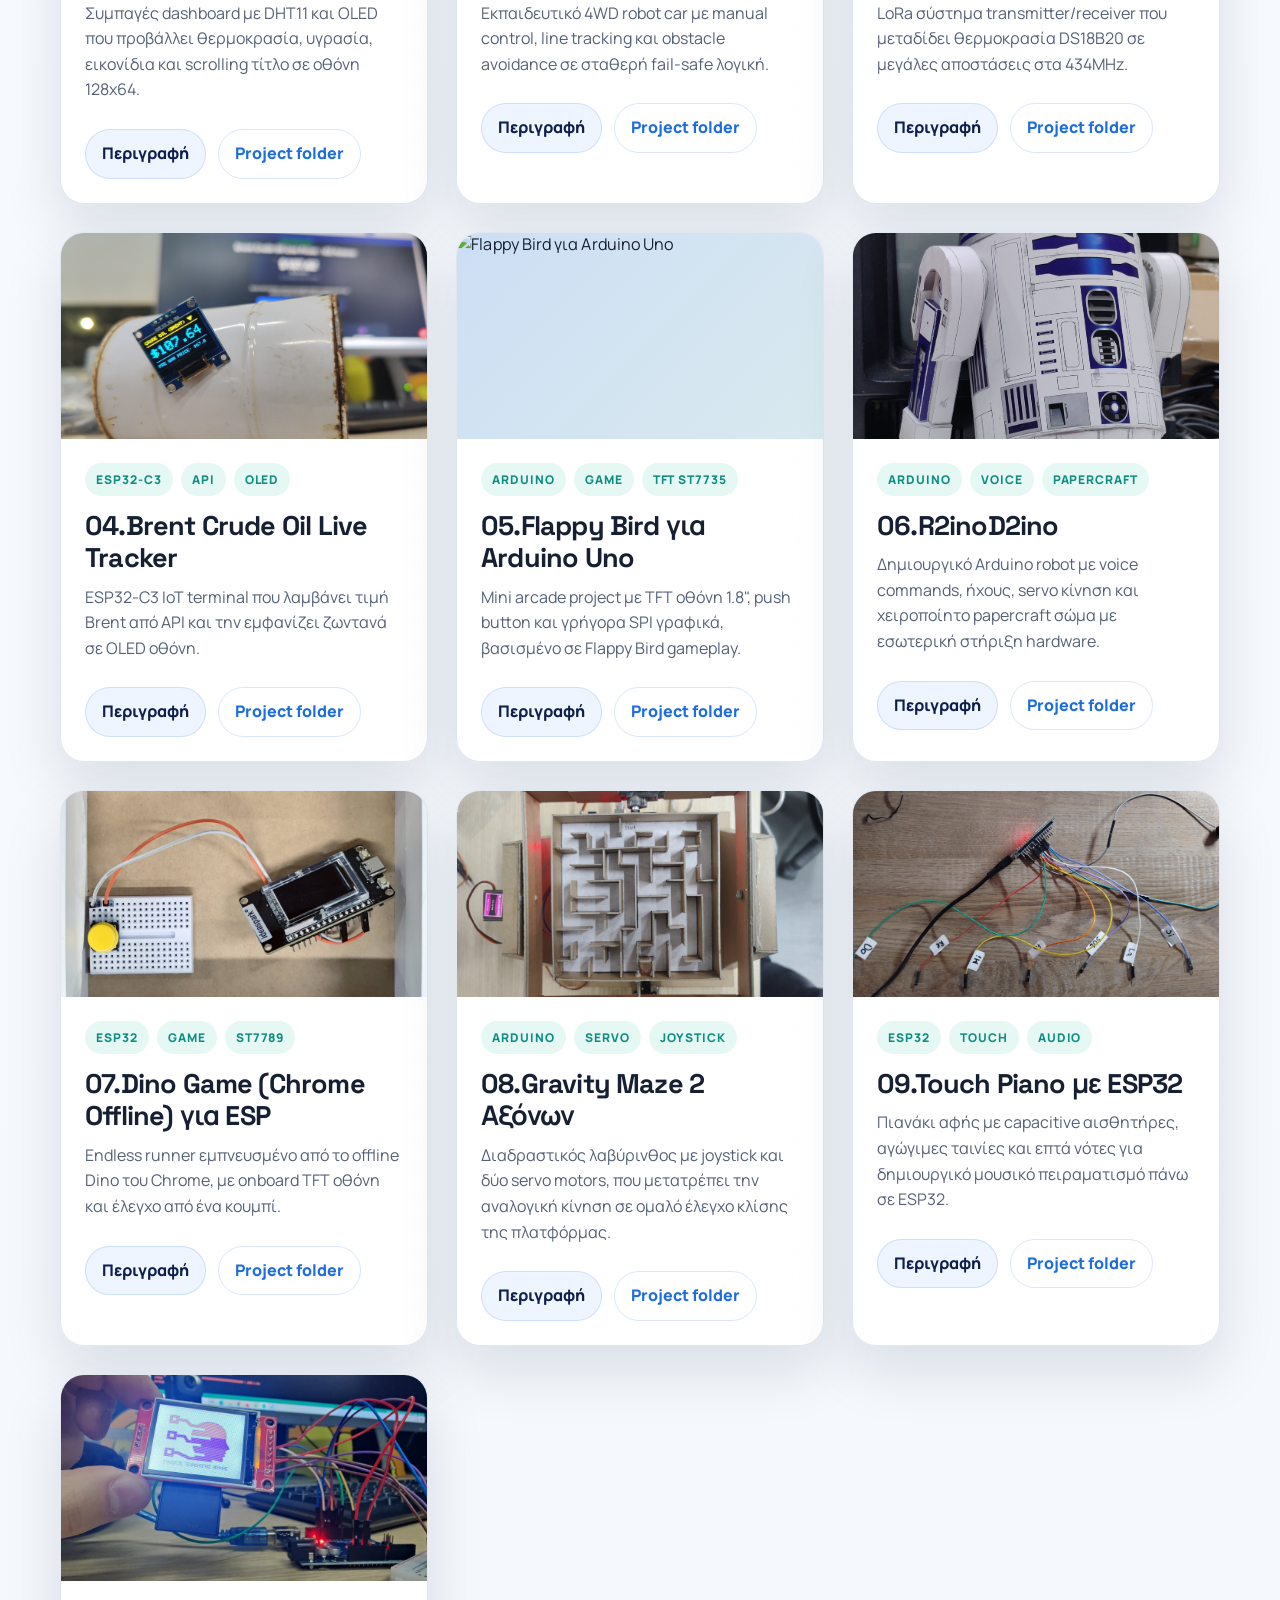
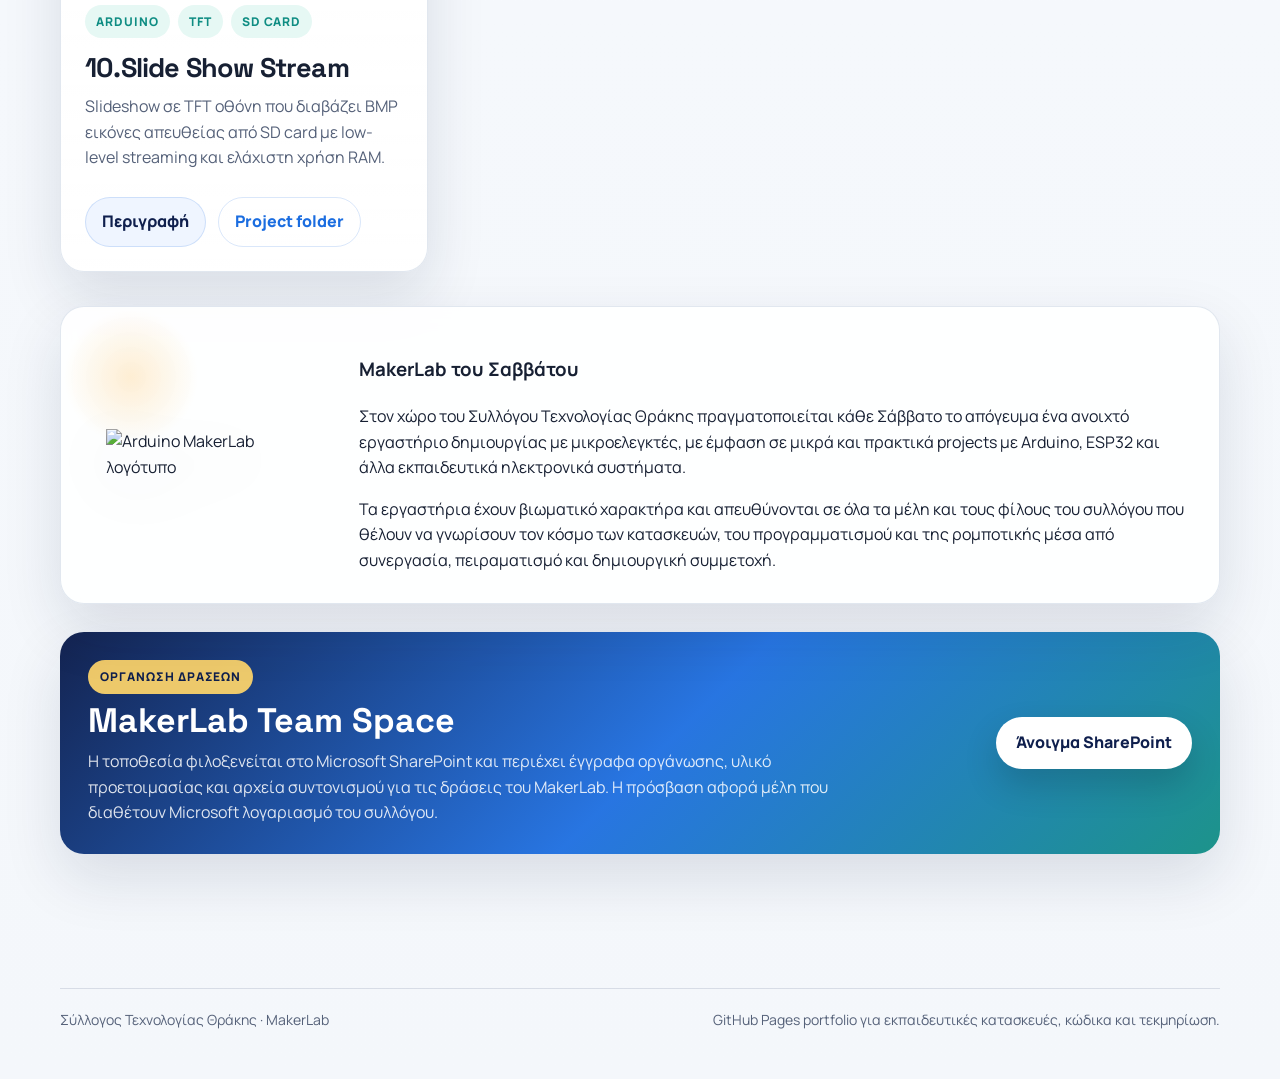
==== commit 45f33689: "Update GitHub Pages docs" ====
--- a/docs/index.html
+++ b/docs/index.html
@@ -262,6 +262,28 @@
             </div>
           </div>
         </article>
+
+        <article class="card">
+          <div class="card-media">
+            <img src="assets/slide-show-stream-preview.jpg" alt="Slide Show Stream με Arduino Uno" />
+          </div>
+          <div class="card-body">
+            <div class="tag-row">
+              <span class="tag">Arduino</span>
+              <span class="tag">TFT</span>
+              <span class="tag">SD Card</span>
+            </div>
+            <h2>10.Slide Show Stream</h2>
+            <p>
+              Slideshow σε TFT οθόνη που διαβάζει BMP εικόνες απευθείας από SD card
+              με low-level streaming και ελάχιστη χρήση RAM.
+            </p>
+            <div class="card-actions">
+              <a href="projects/slide-show-stream.html">Περιγραφή</a>
+              <a href="https://github.com/TechnologyClubOfThrace/code-and-circuits-experiments/tree/main/10_Slide_Show_Stream">Project folder</a>
+            </div>
+          </div>
+        </article>
       </div>
 
       <section class="about">
@@ -283,6 +305,19 @@
             </p>
           </div>
         </div>
+      </section>
+
+      <section class="donation-banner team-space-banner" aria-labelledby="makerlab-docs-title">
+        <div>
+          <span class="donation-kicker">Οργάνωση δράσεων</span>
+          <h2 id="makerlab-docs-title">MakerLab Team Space</h2>
+          <p>
+            Η τοποθεσία φιλοξενείται στο Microsoft SharePoint και περιέχει έγγραφα οργάνωσης,
+            υλικό προετοιμασίας και αρχεία συντονισμού για τις δράσεις του MakerLab. Η πρόσβαση
+            αφορά μέλη που διαθέτουν Microsoft λογαριασμό του συλλόγου.
+          </p>
+        </div>
+        <a class="donation-banner-link" href="https://techthrace.sharepoint.com/sites/hoc-makerlab" target="_blank" rel="noopener noreferrer">Άνοιγμα SharePoint</a>
       </section>
     </section>
   </main>
--- a/docs/assets/style.css
+++ b/docs/assets/style.css
@@ -235,6 +235,10 @@
   box-shadow: var(--shadow);
 }
 
+.team-space-banner {
+  margin-top: 28px;
+}
+
 .donation-banner h2 {
   max-width: 760px;
   margin: 8px 0 10px;
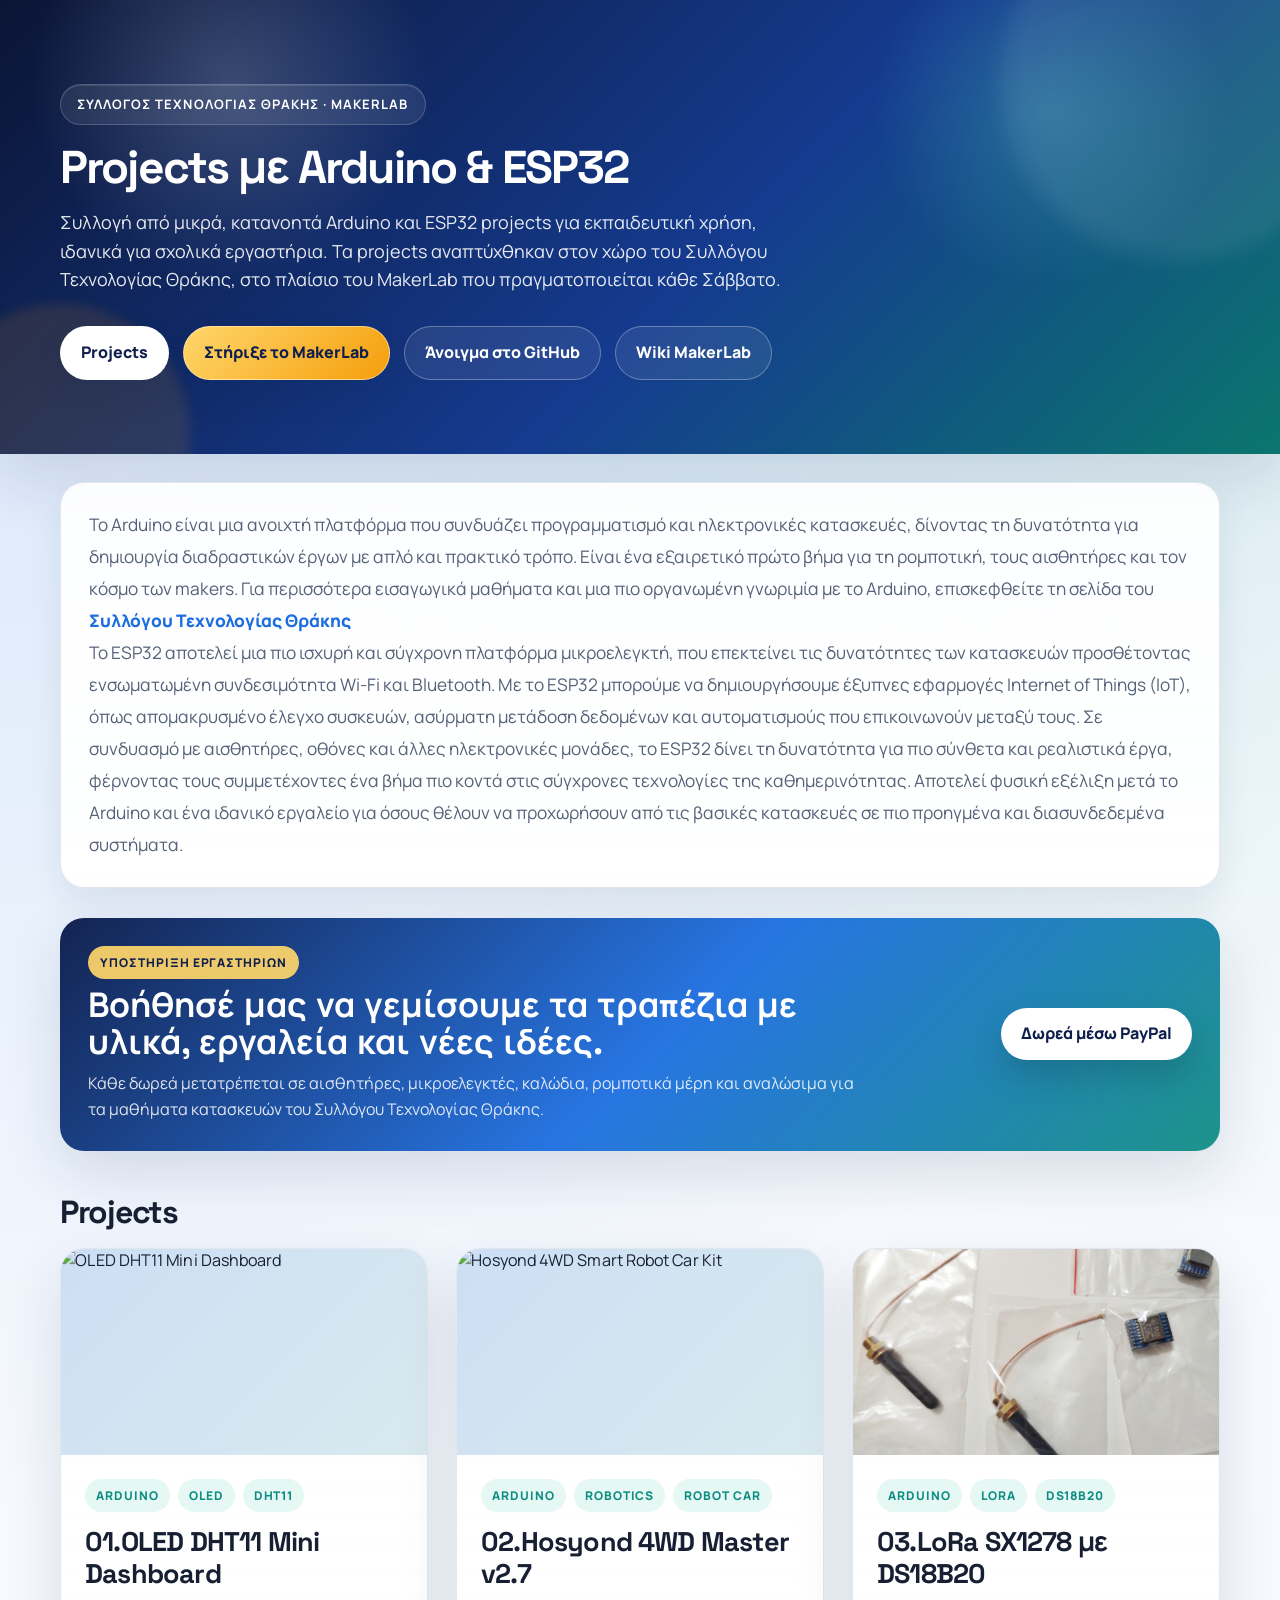
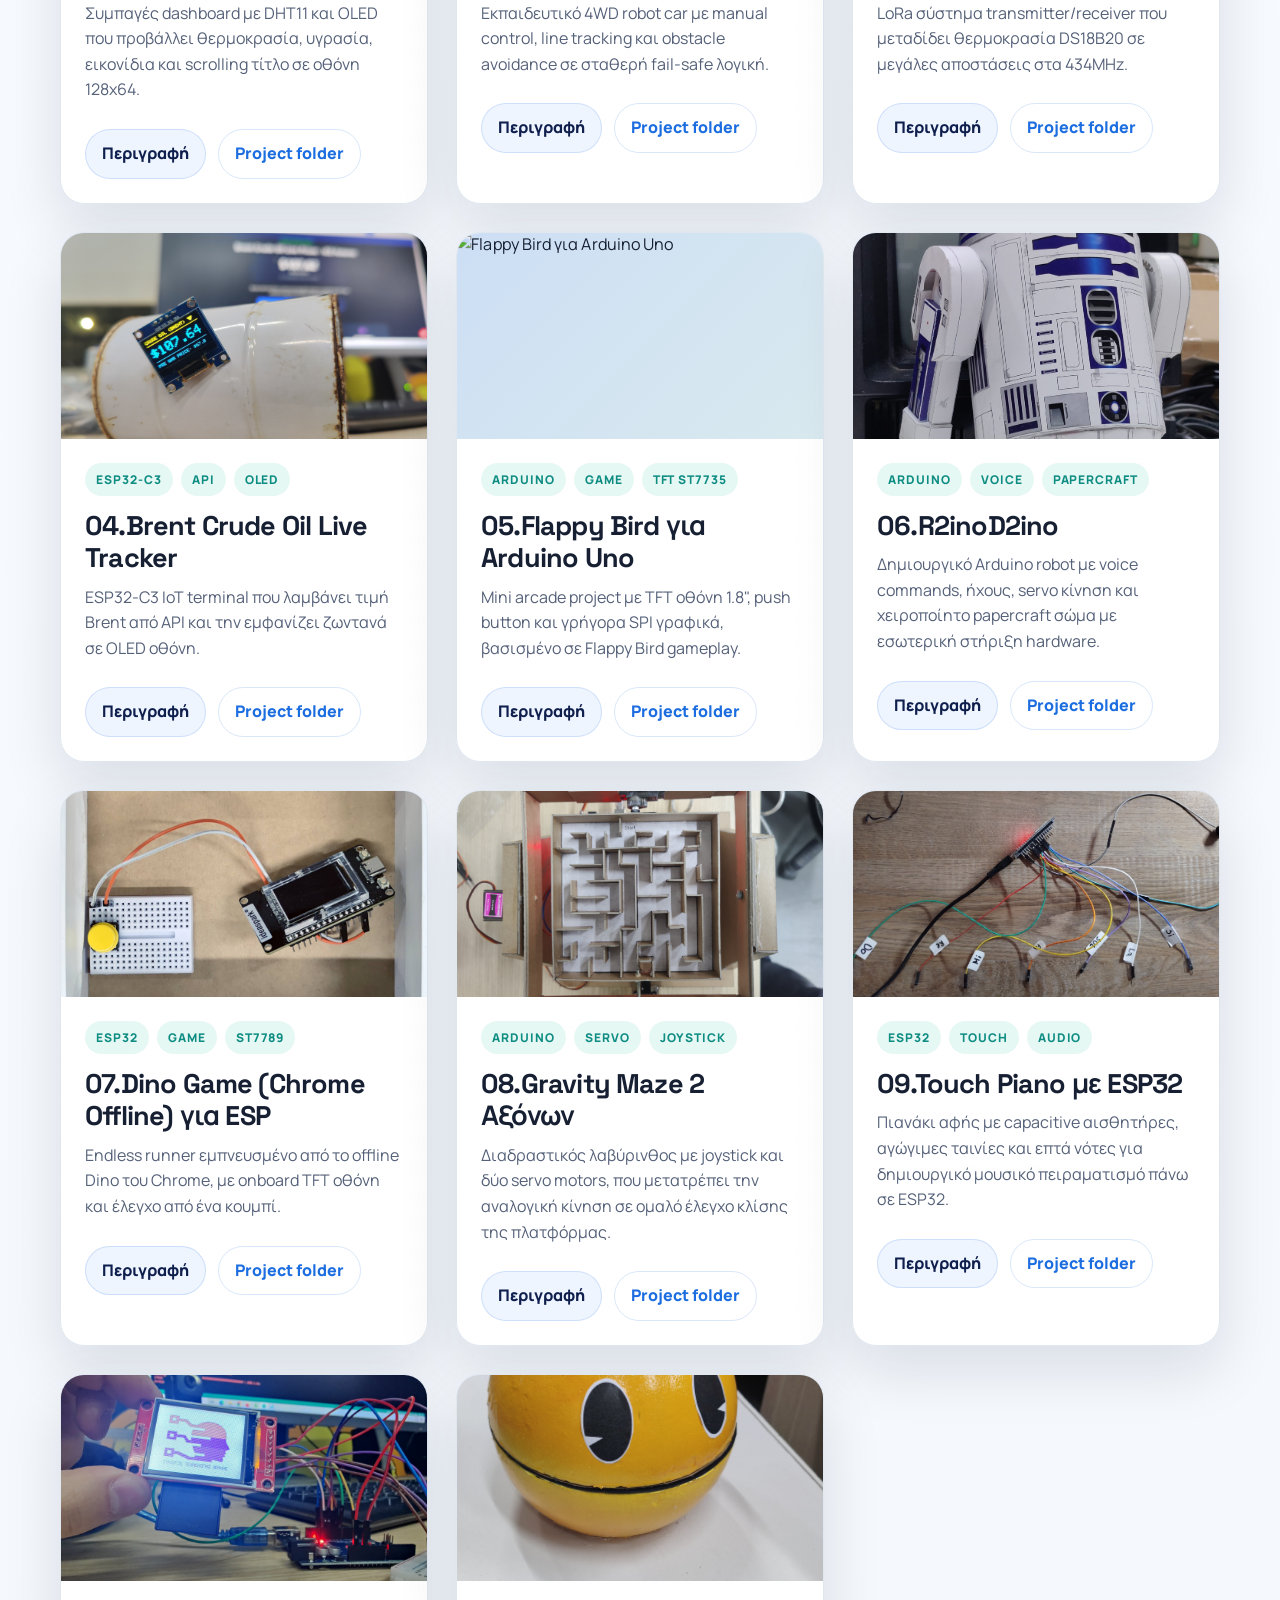
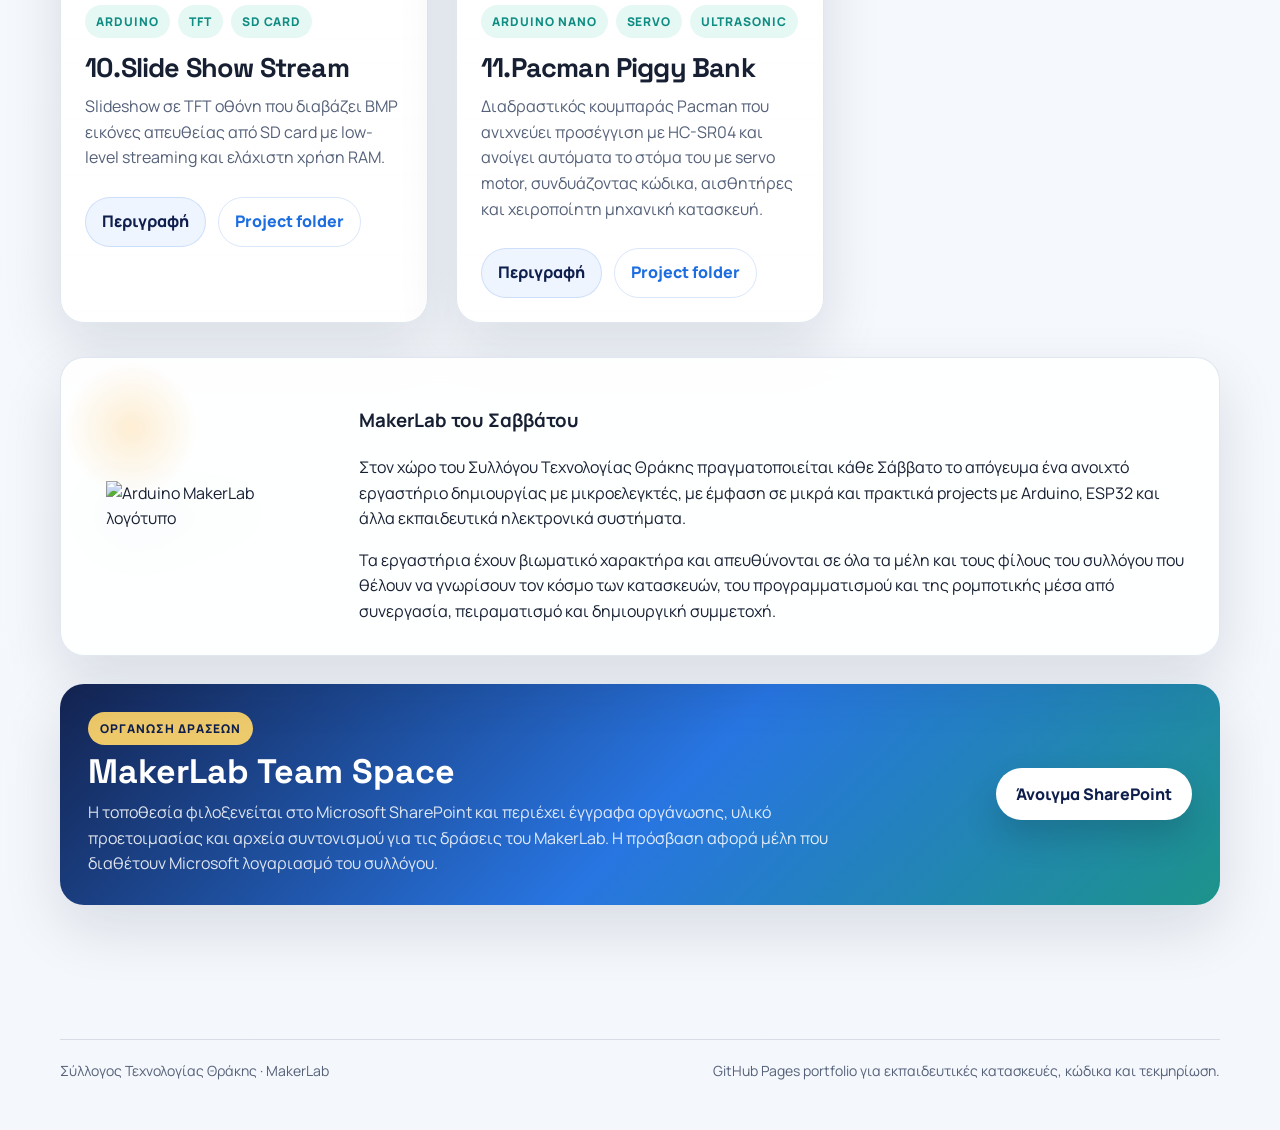
==== commit daa25061: "Add Pacman Piggy Bank docs page" ====
--- a/docs/index.html
+++ b/docs/index.html
@@ -284,6 +284,28 @@
             </div>
           </div>
         </article>
+
+        <article class="card">
+          <div class="card-media">
+            <img src="assets/pacman-piggybank-preview.jpg" alt="Pacman Piggy Bank με Arduino Nano" />
+          </div>
+          <div class="card-body">
+            <div class="tag-row">
+              <span class="tag">Arduino Nano</span>
+              <span class="tag">Servo</span>
+              <span class="tag">Ultrasonic</span>
+            </div>
+            <h2>11.Pacman Piggy Bank</h2>
+            <p>
+              Διαδραστικός κουμπαράς Pacman που ανιχνεύει προσέγγιση με HC-SR04 και ανοίγει αυτόματα
+              το στόμα του με servo motor, συνδυάζοντας κώδικα, αισθητήρες και χειροποίητη μηχανική κατασκευή.
+            </p>
+            <div class="card-actions">
+              <a href="projects/pacman-piggybank.html">Περιγραφή</a>
+              <a href="https://github.com/TechnologyClubOfThrace/code-and-circuits-experiments/tree/main/11_Pacman_Piggybank">Project folder</a>
+            </div>
+          </div>
+        </article>
       </div>
 
       <section class="about">
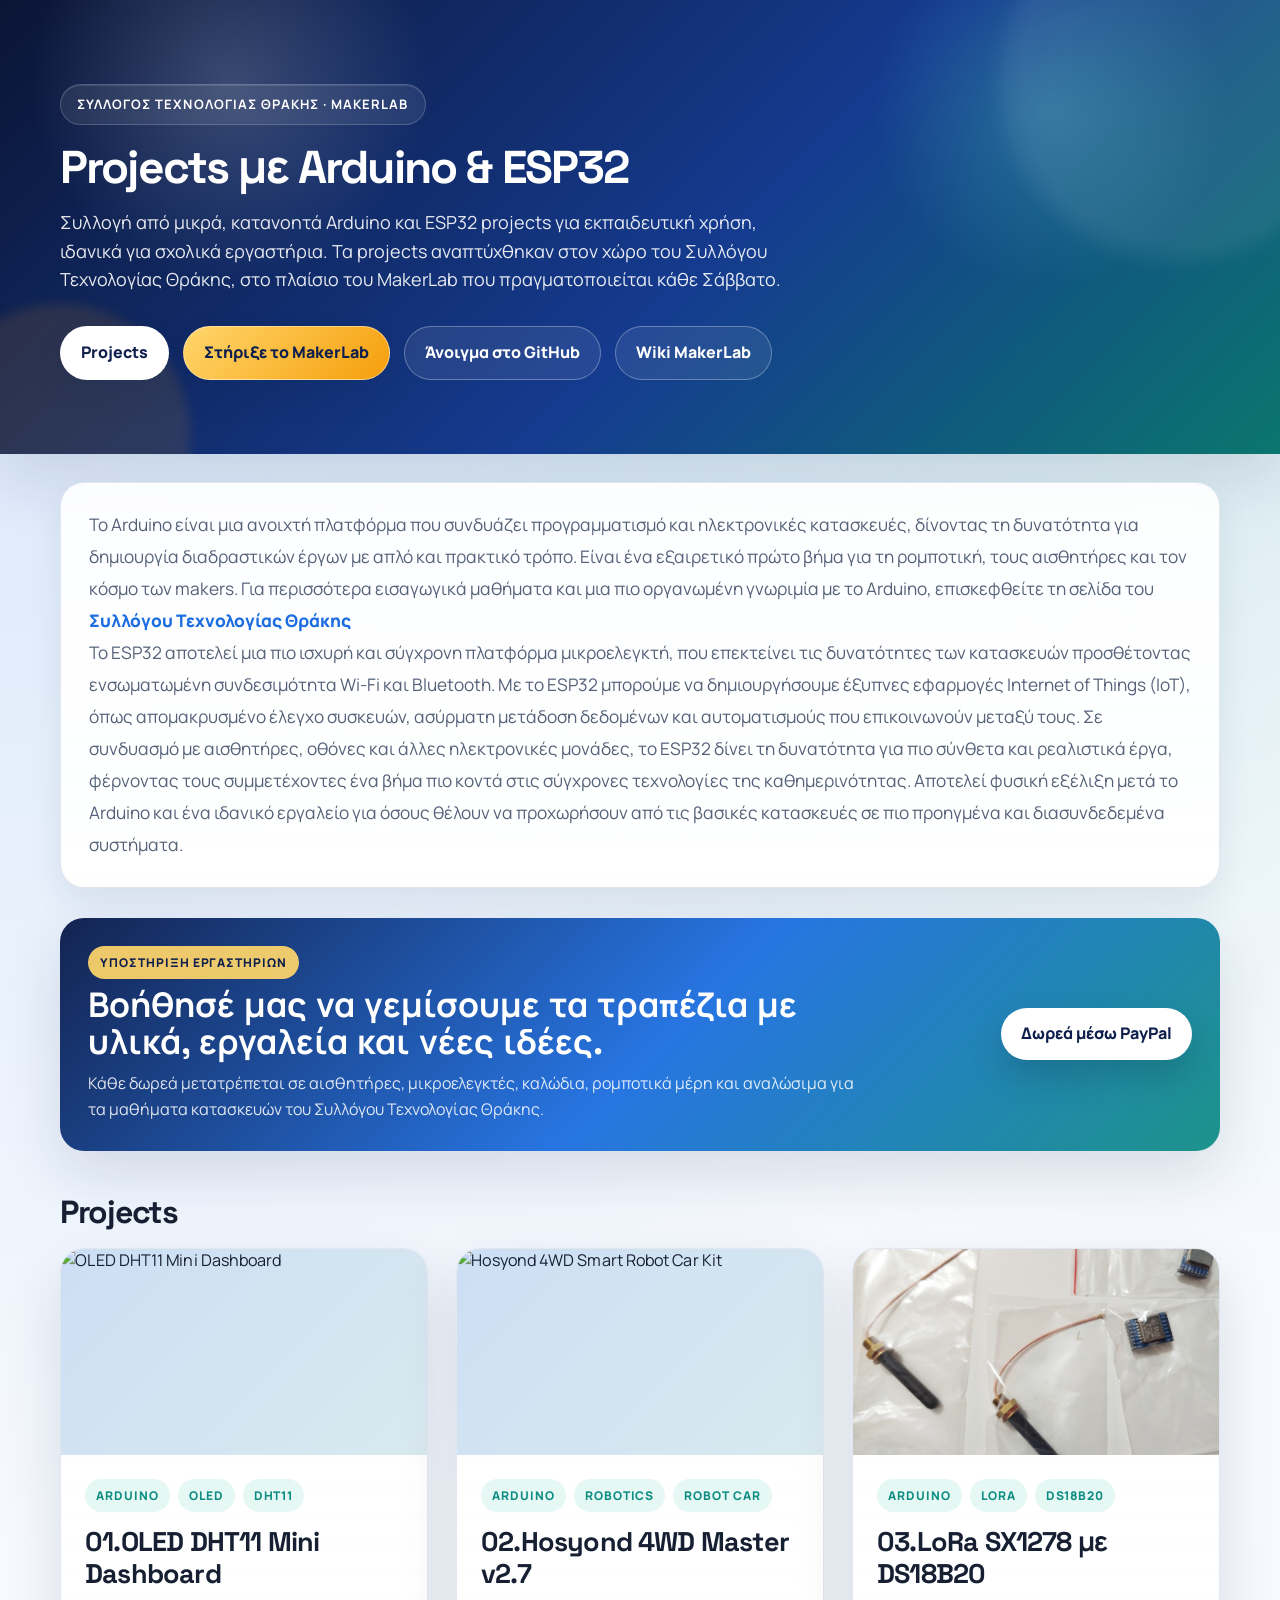
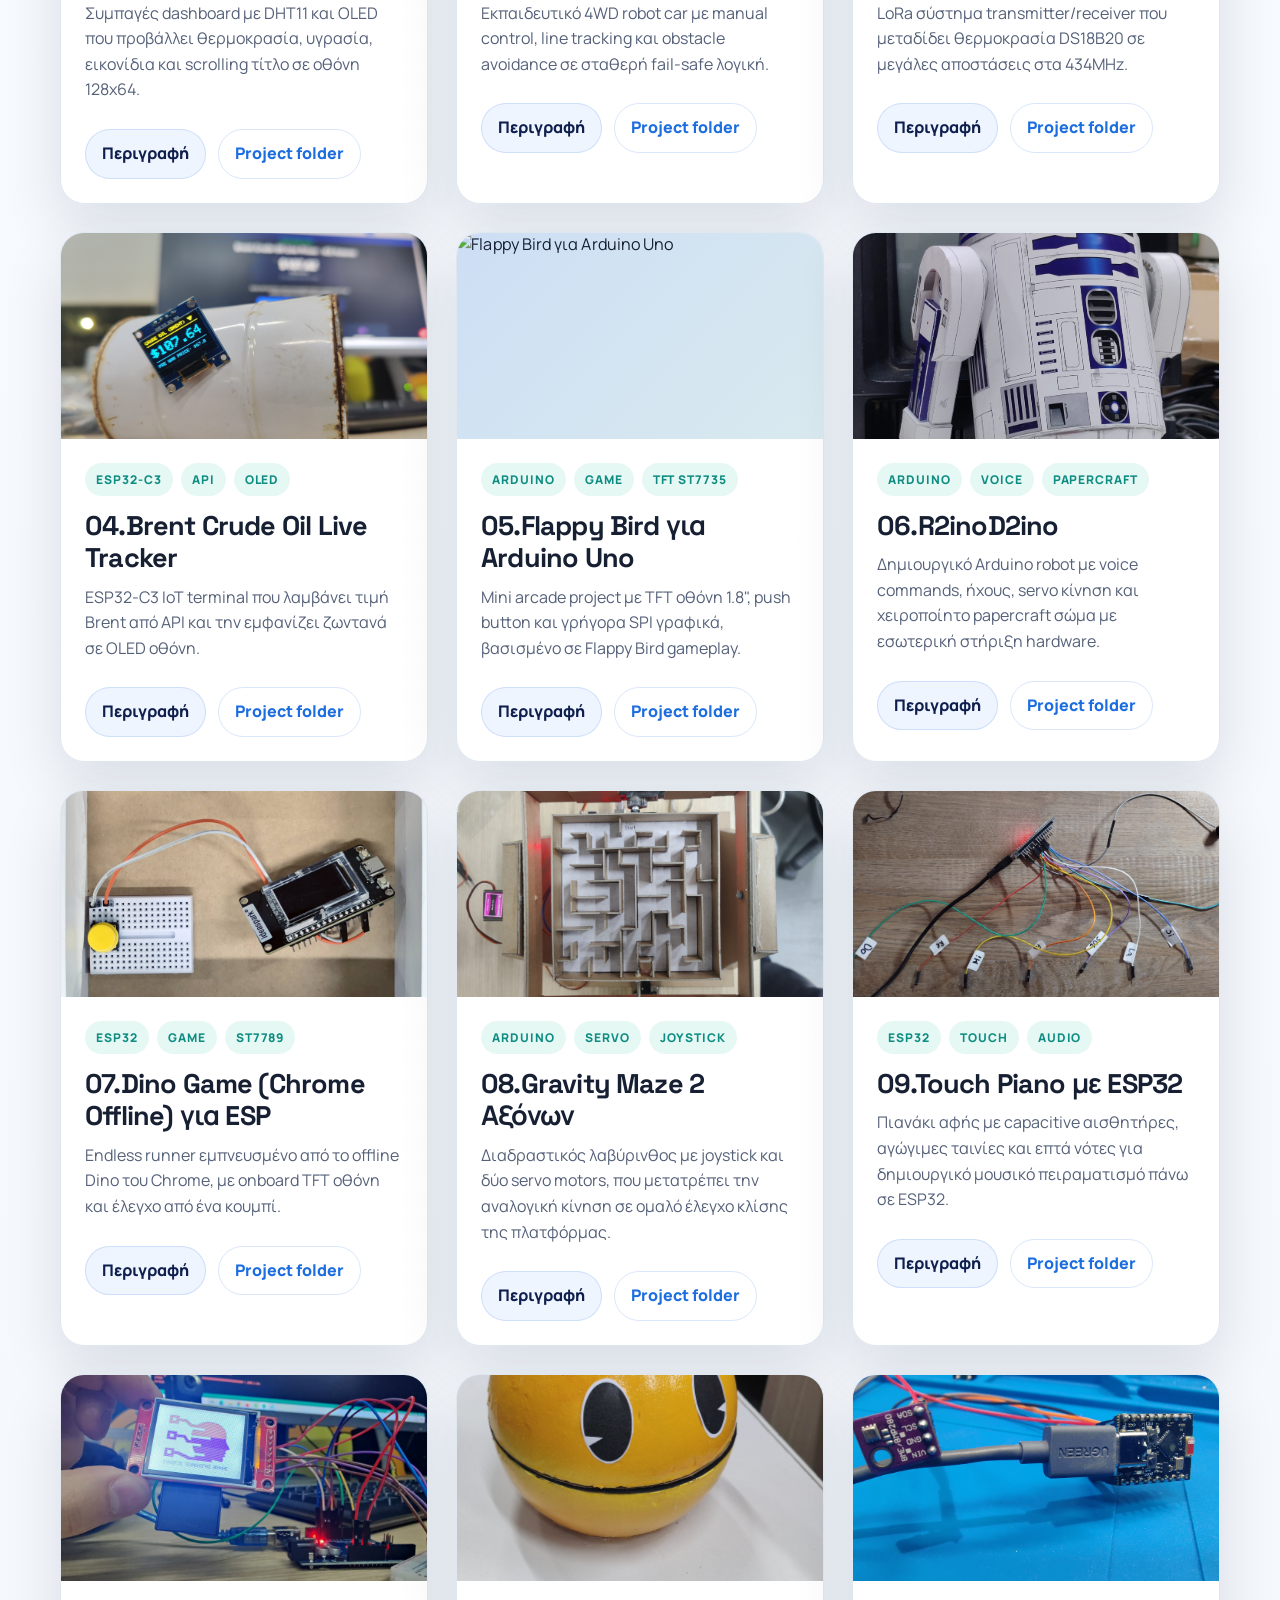
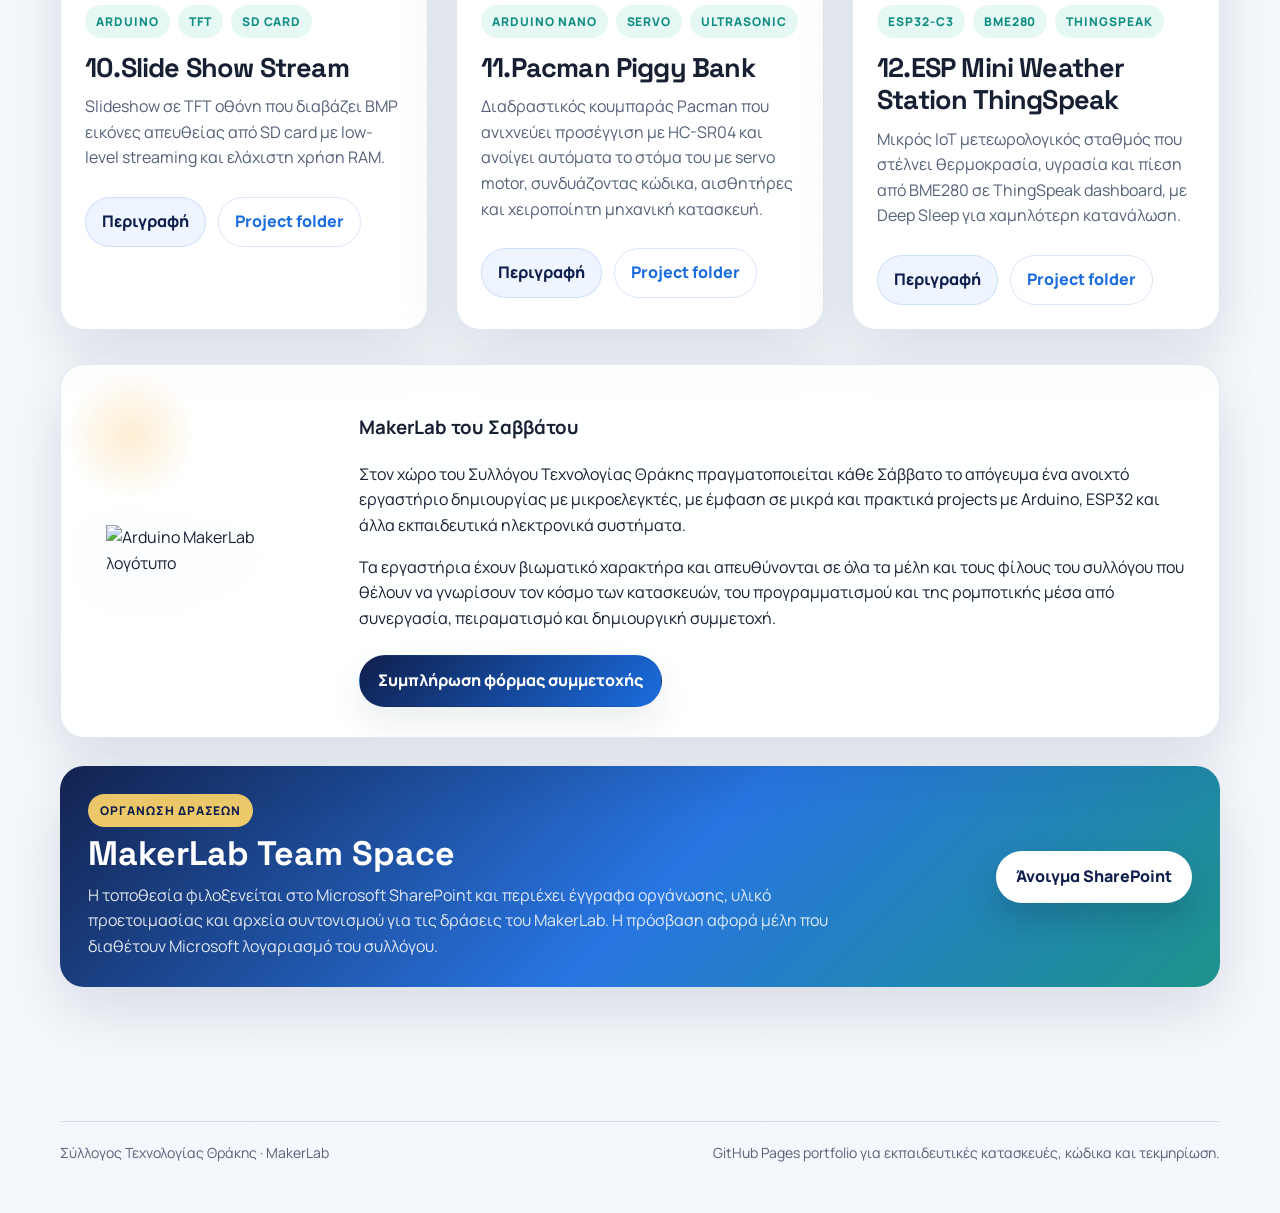
==== commit 720b42dc: "Add weather station docs page" ====
--- a/docs/index.html
+++ b/docs/index.html
@@ -306,6 +306,28 @@
             </div>
           </div>
         </article>
+
+        <article class="card">
+          <div class="card-media">
+            <img src="assets/weather-station-thingspeak-preview.jpg" alt="ESP Mini Weather Station ThingSpeak" />
+          </div>
+          <div class="card-body">
+            <div class="tag-row">
+              <span class="tag">ESP32-C3</span>
+              <span class="tag">BME280</span>
+              <span class="tag">ThingSpeak</span>
+            </div>
+            <h2>12.ESP Mini Weather Station ThingSpeak</h2>
+            <p>
+              Μικρός IoT μετεωρολογικός σταθμός που στέλνει θερμοκρασία, υγρασία και πίεση από BME280
+              σε ThingSpeak dashboard, με Deep Sleep για χαμηλότερη κατανάλωση.
+            </p>
+            <div class="card-actions">
+              <a href="projects/weather-station-thingspeak.html">Περιγραφή</a>
+              <a href="https://github.com/TechnologyClubOfThrace/code-and-circuits-experiments/tree/main/12_mini_weather_station_thingspeak">Project folder</a>
+            </div>
+          </div>
+        </article>
       </div>
 
       <section class="about">
@@ -325,6 +347,9 @@
               του συλλόγου που θέλουν να γνωρίσουν τον κόσμο των κατασκευών, του προγραμματισμού
               και της ρομποτικής μέσα από συνεργασία, πειραματισμό και δημιουργική συμμετοχή.
             </p>
+            <div class="page-actions">
+              <a class="page-action page-action-primary" href="https://forms.cloud.microsoft/e/ZqEapJYn8b" target="_blank" rel="noopener noreferrer">Συμπλήρωση φόρμας συμμετοχής</a>
+            </div>
           </div>
         </div>
       </section>
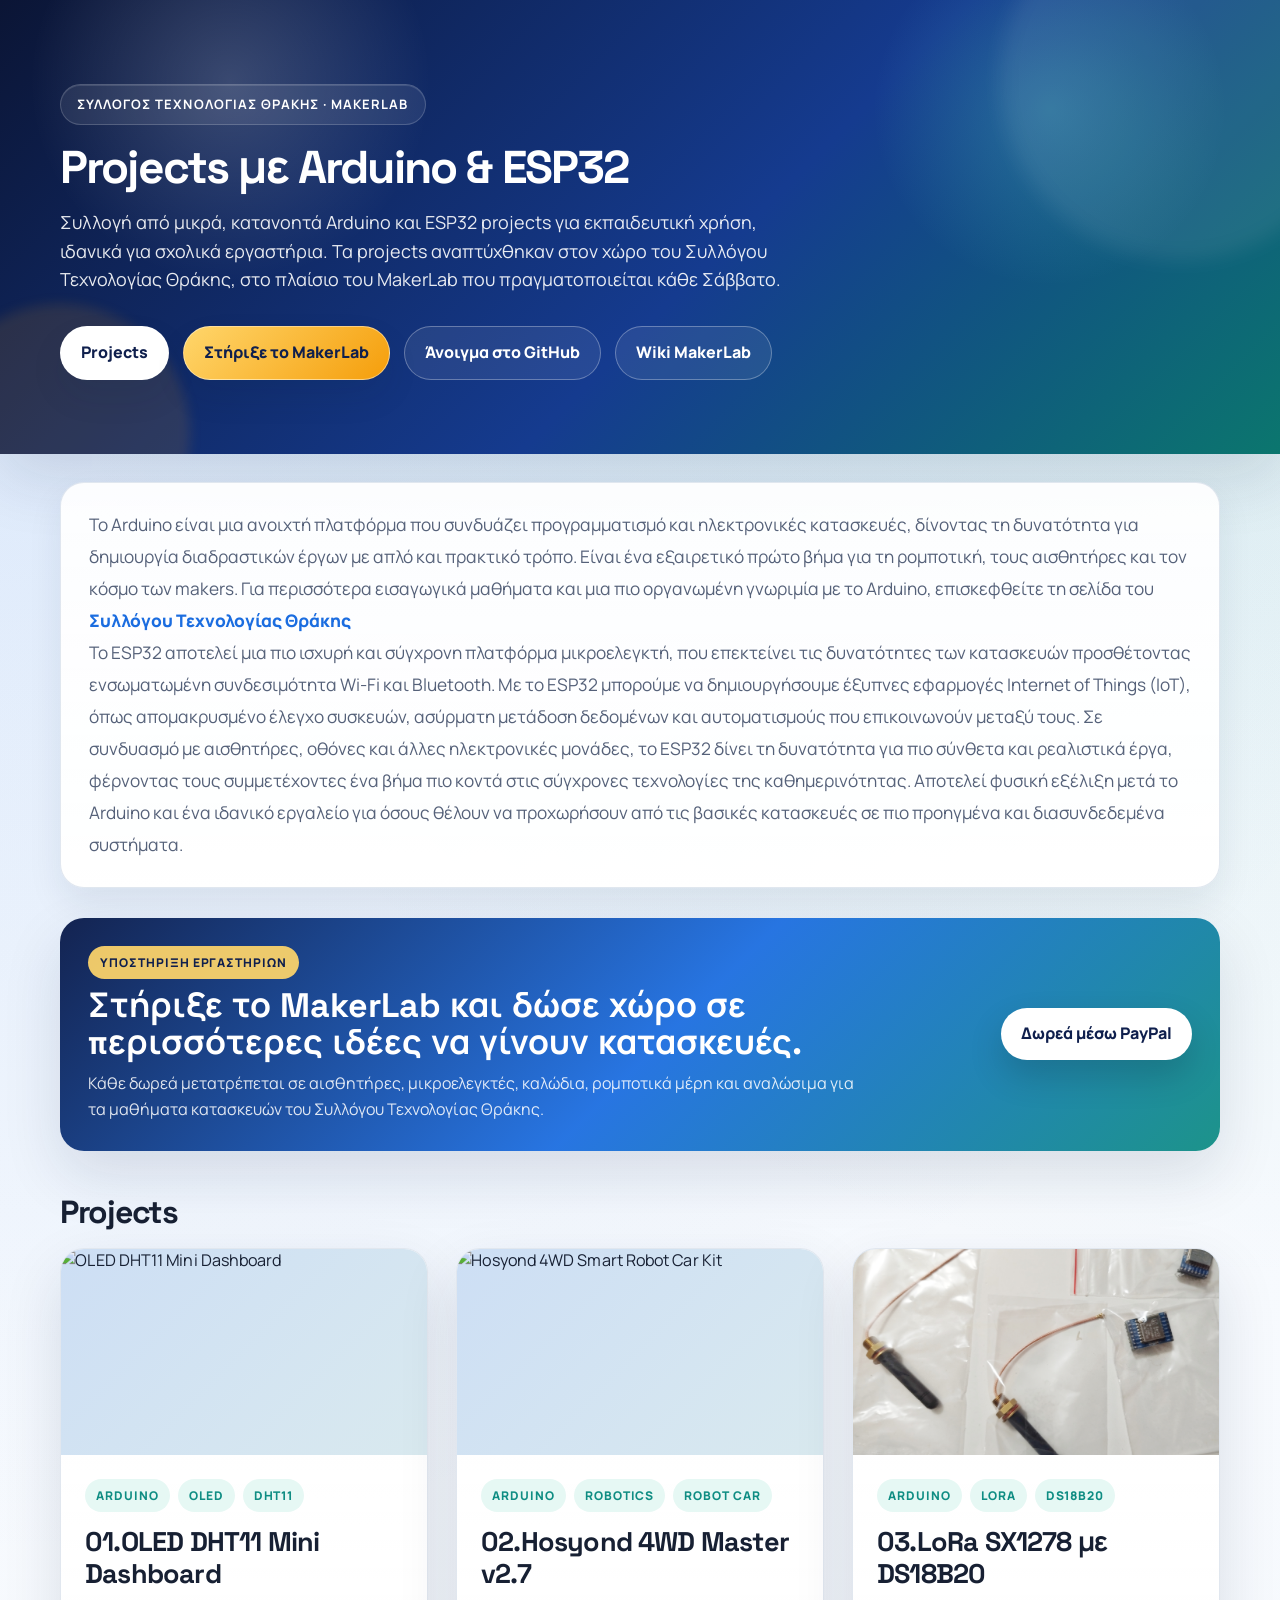
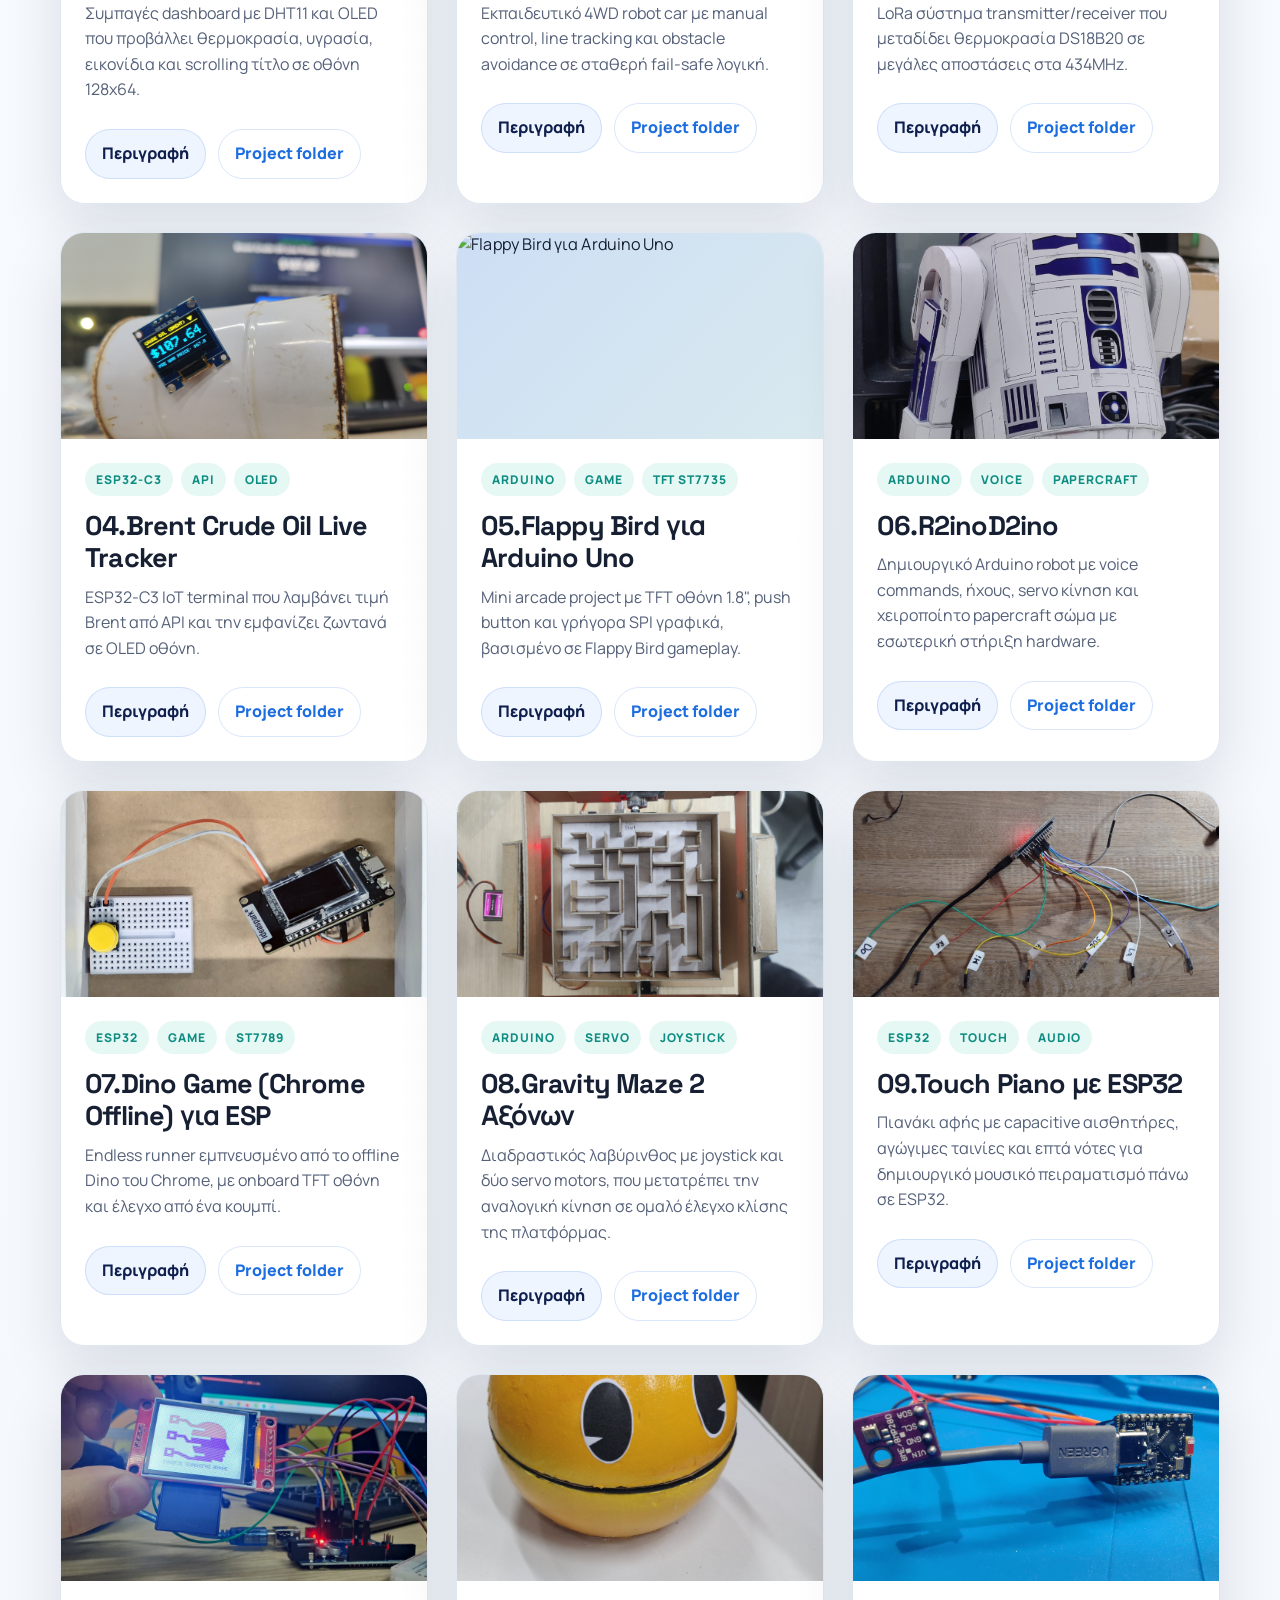
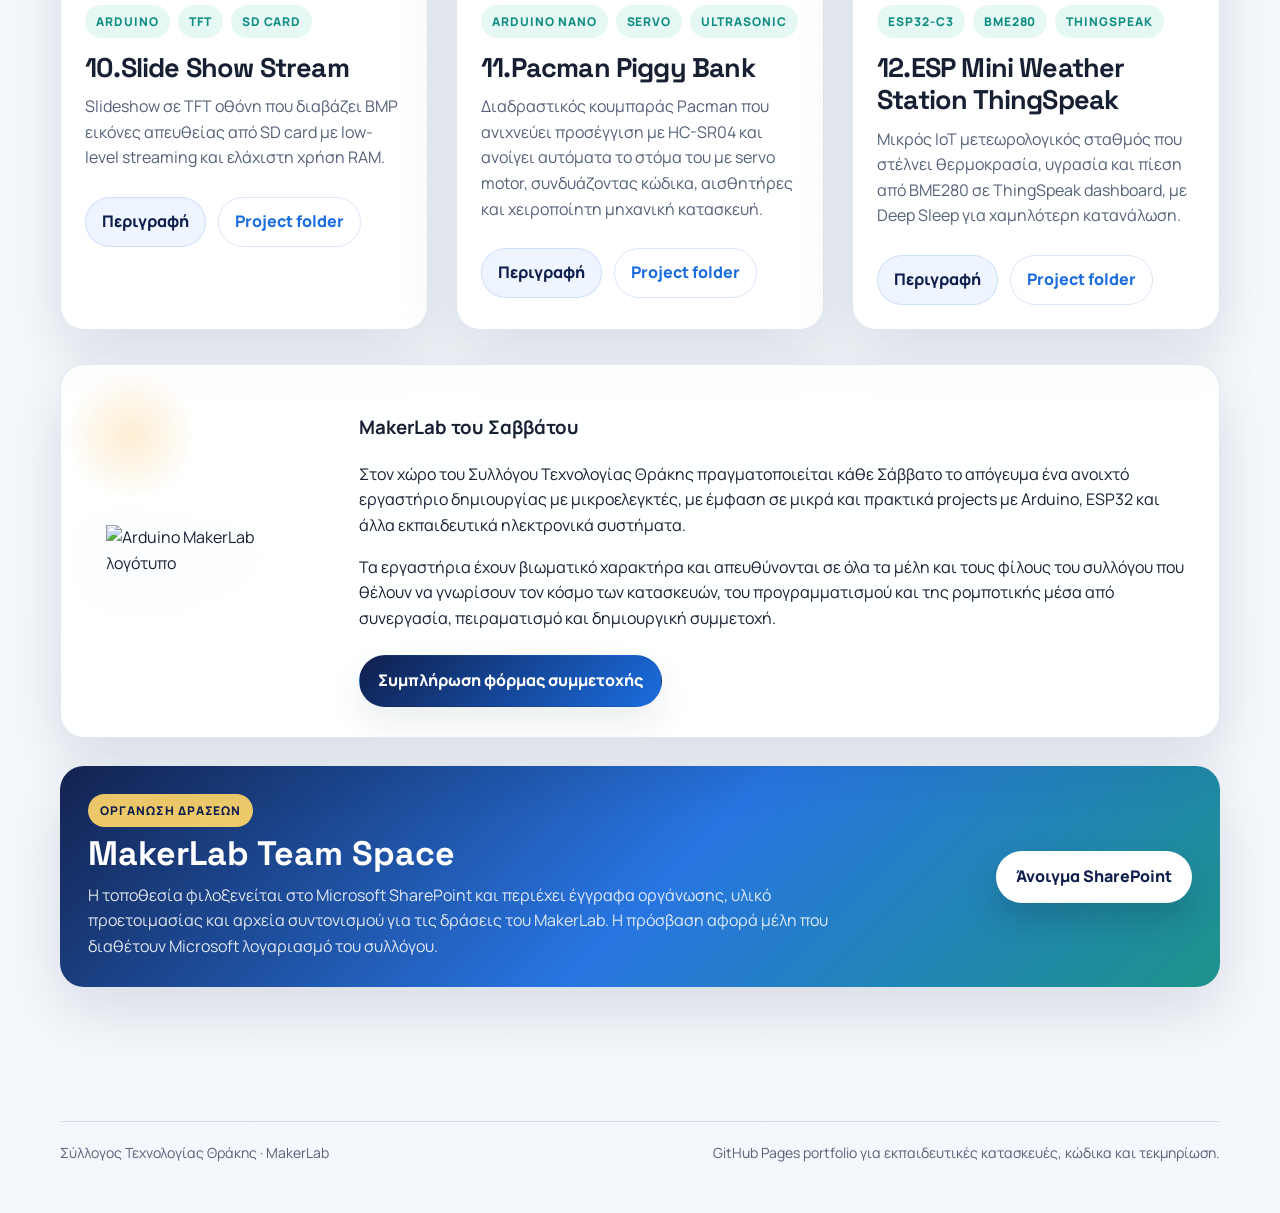
==== commit aaa962d7: "Update MakerLab donation headline" ====
--- a/docs/index.html
+++ b/docs/index.html
@@ -54,7 +54,7 @@
     <section class="container donation-banner" aria-labelledby="donation-banner-title">
       <div>
         <span class="donation-kicker">Υποστήριξη εργαστηρίων</span>
-        <h2 id="donation-banner-title">Βοήθησέ μας να γεμίσουμε τα τραπέζια με υλικά, εργαλεία και νέες ιδέες.</h2>
+        <h2 id="donation-banner-title">Στήριξε το MakerLab και δώσε χώρο σε περισσότερες ιδέες να γίνουν κατασκευές.</h2>
         <p>
           Κάθε δωρεά μετατρέπεται σε αισθητήρες, μικροελεγκτές, καλώδια, ρομποτικά μέρη και αναλώσιμα για τα μαθήματα κατασκευών του Συλλόγου Τεχνολογίας Θράκης.
         </p>
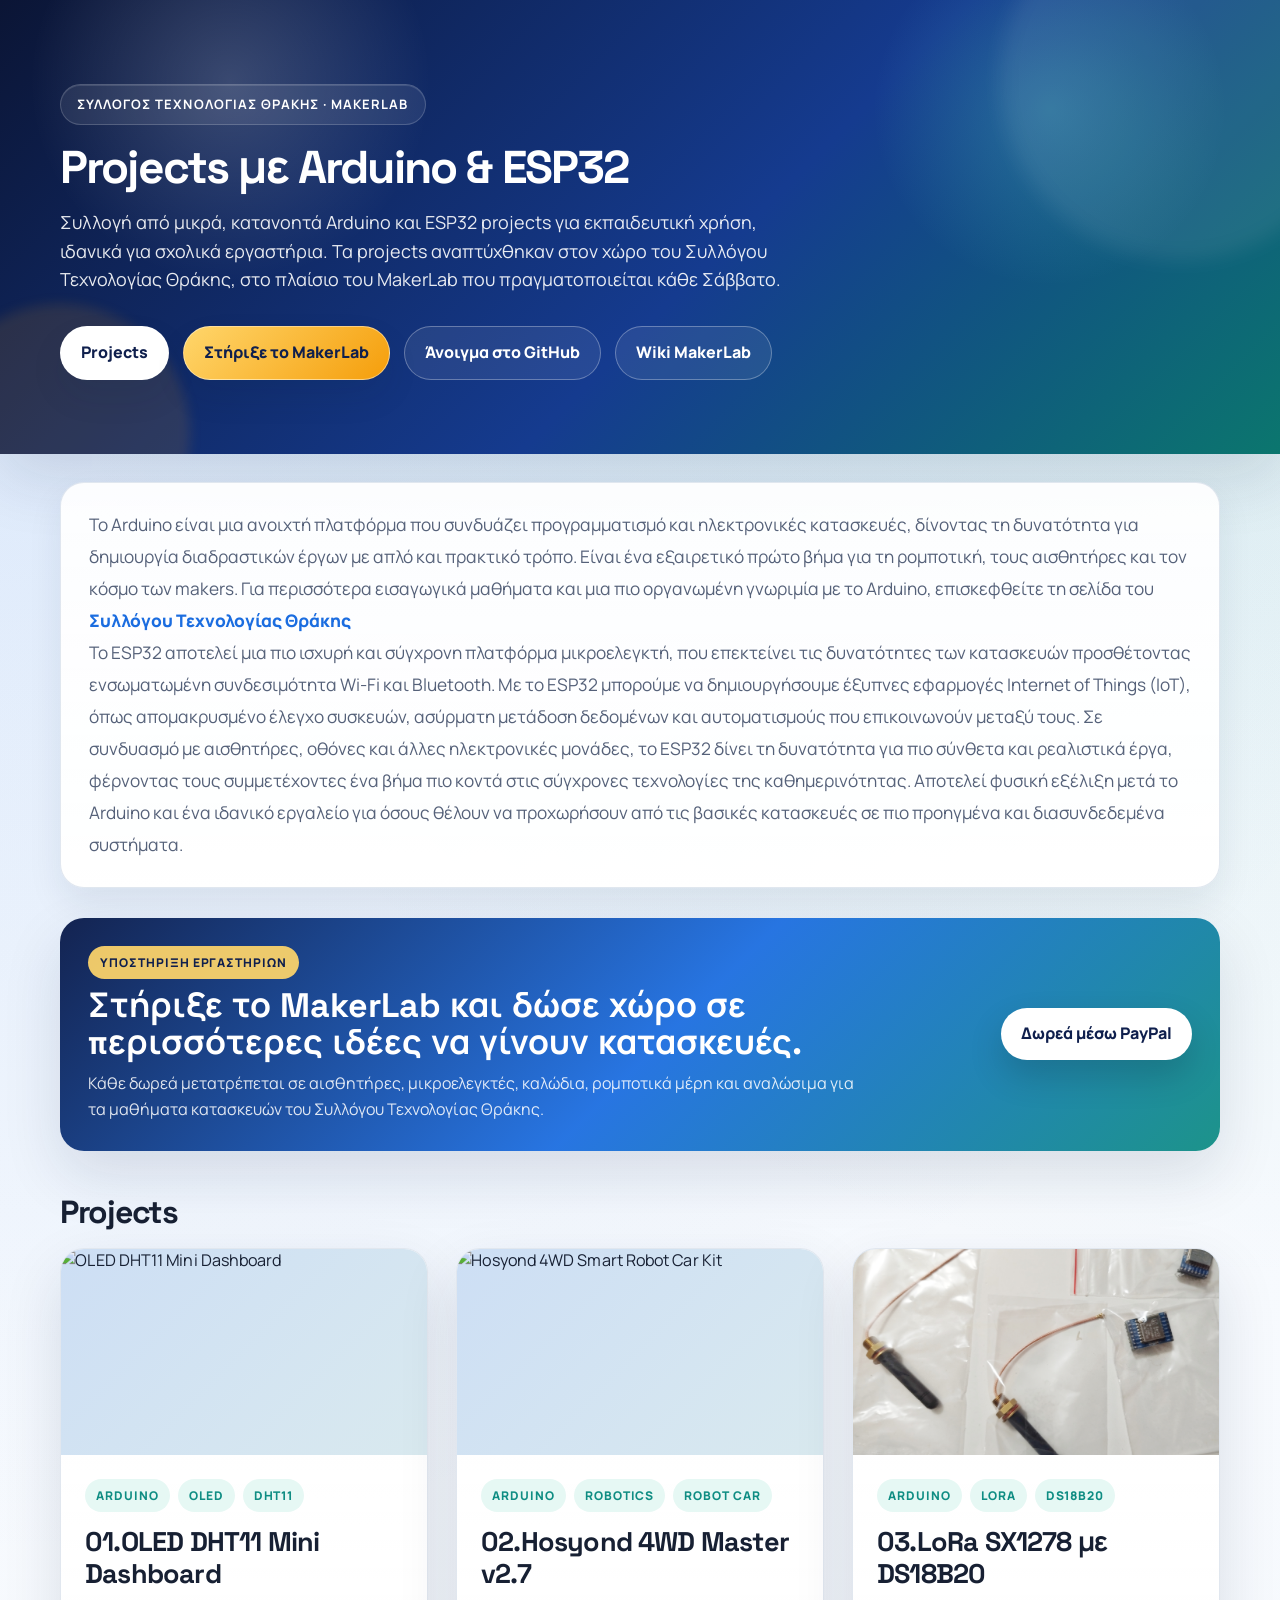
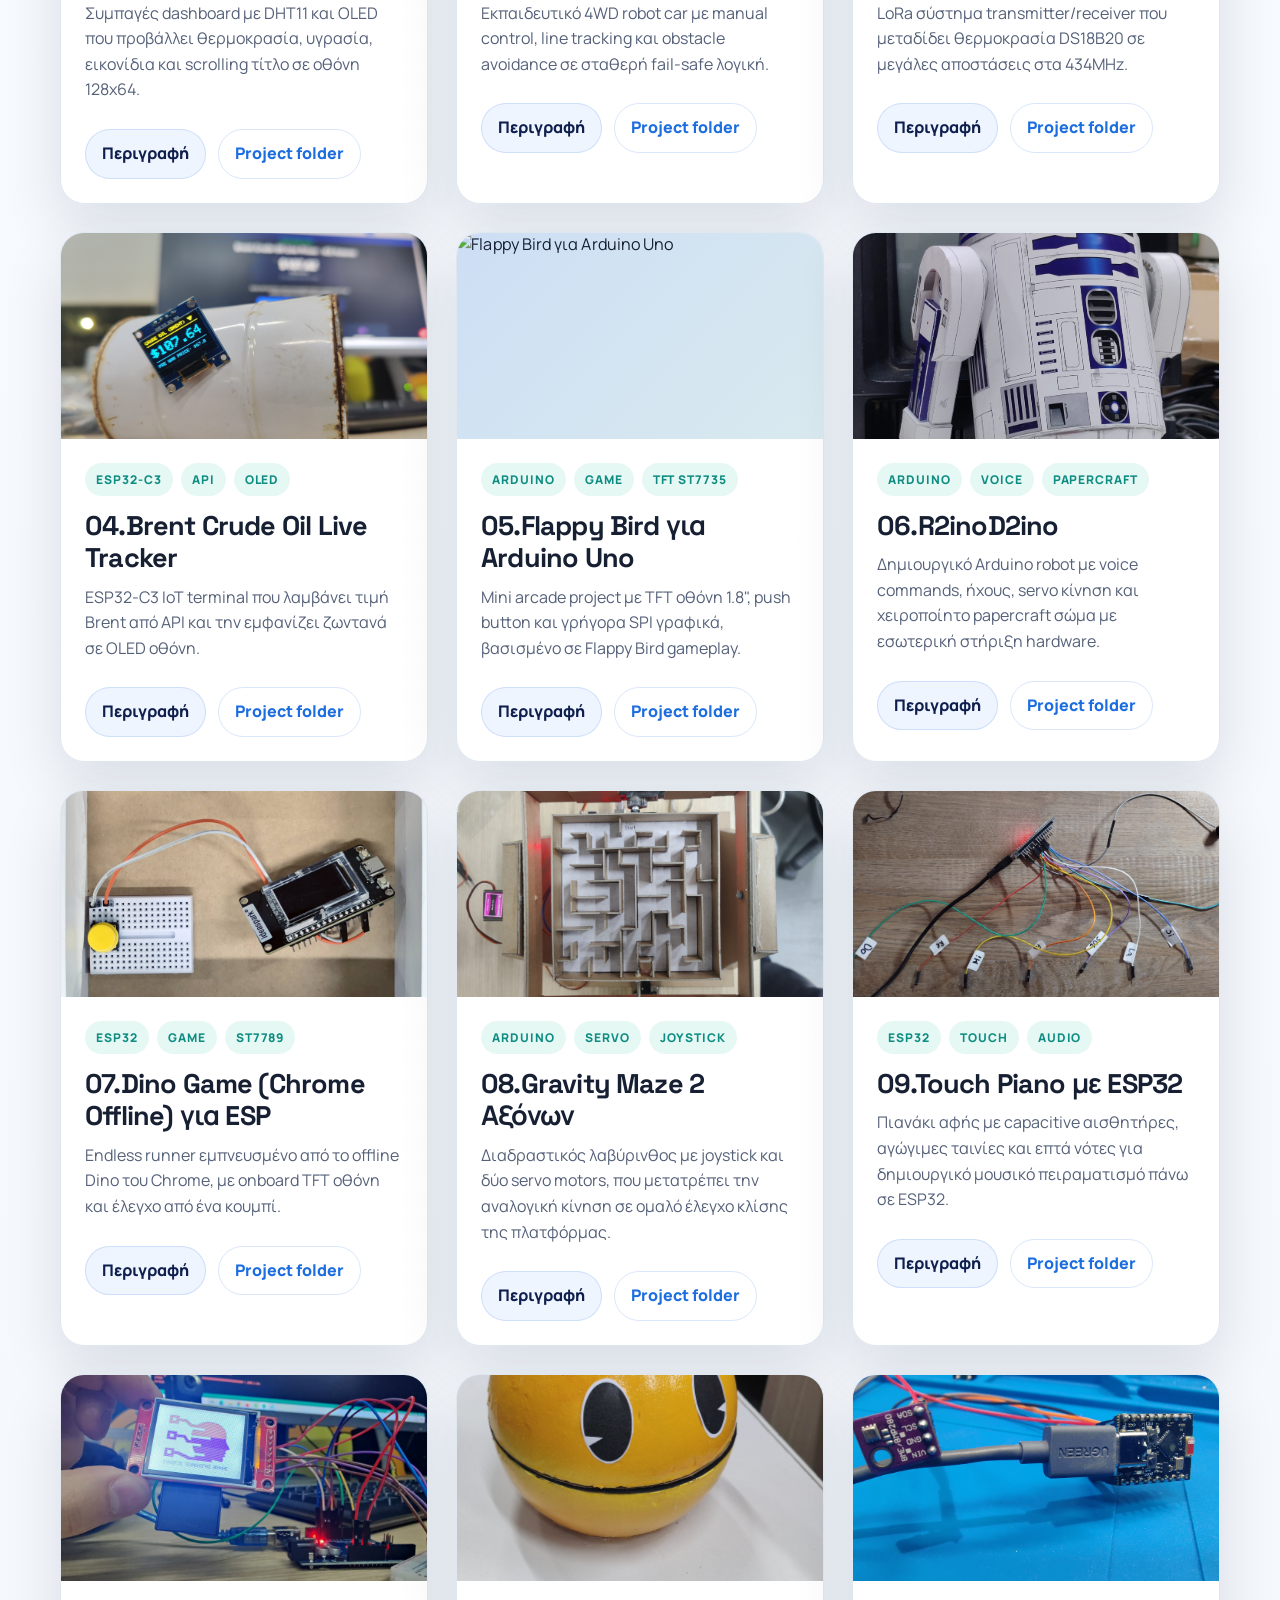
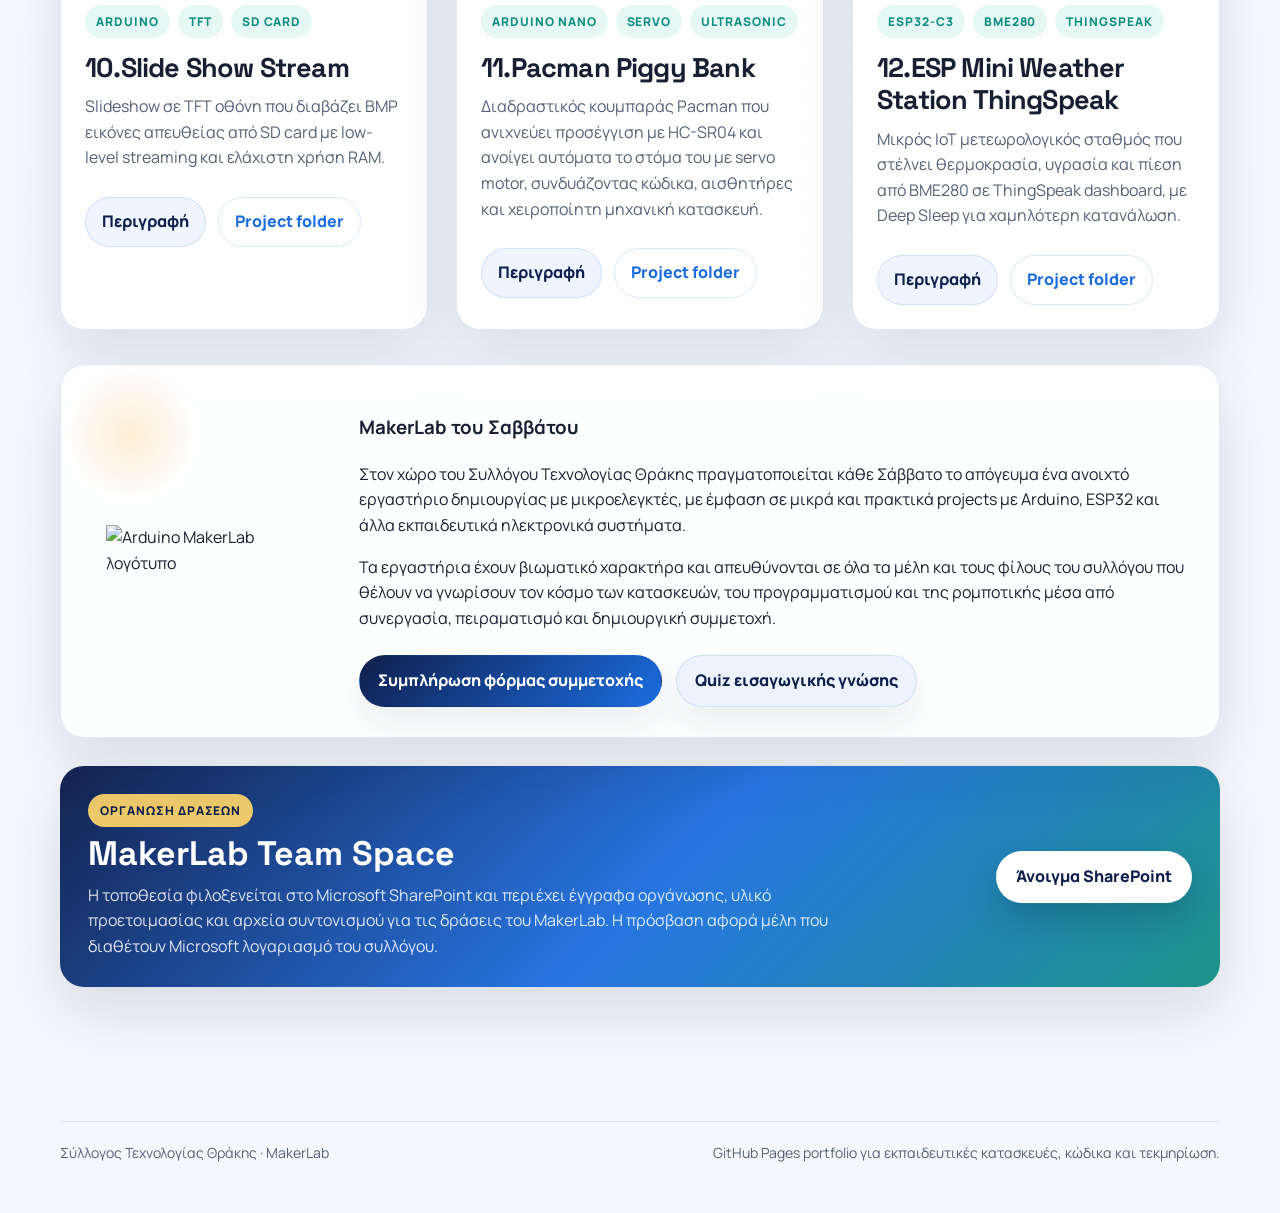
==== commit 2e9278ad: "Refresh wiki content and add quiz link" ====
--- a/docs/index.html
+++ b/docs/index.html
@@ -349,6 +349,7 @@
             </p>
             <div class="page-actions">
               <a class="page-action page-action-primary" href="https://forms.cloud.microsoft/e/ZqEapJYn8b" target="_blank" rel="noopener noreferrer">Συμπλήρωση φόρμας συμμετοχής</a>
+              <a class="page-action page-action-secondary" href="https://labschool.gr/exams/public/8?key=b32e3fdbcc7114393ffe7165c6bb24ae&amp;signature=951285987d2030c33301066e165dbce262e8dae2fd65300c508536950a77cf80" target="_blank" rel="noopener noreferrer">Quiz εισαγωγικής γνώσης</a>
             </div>
           </div>
         </div>
